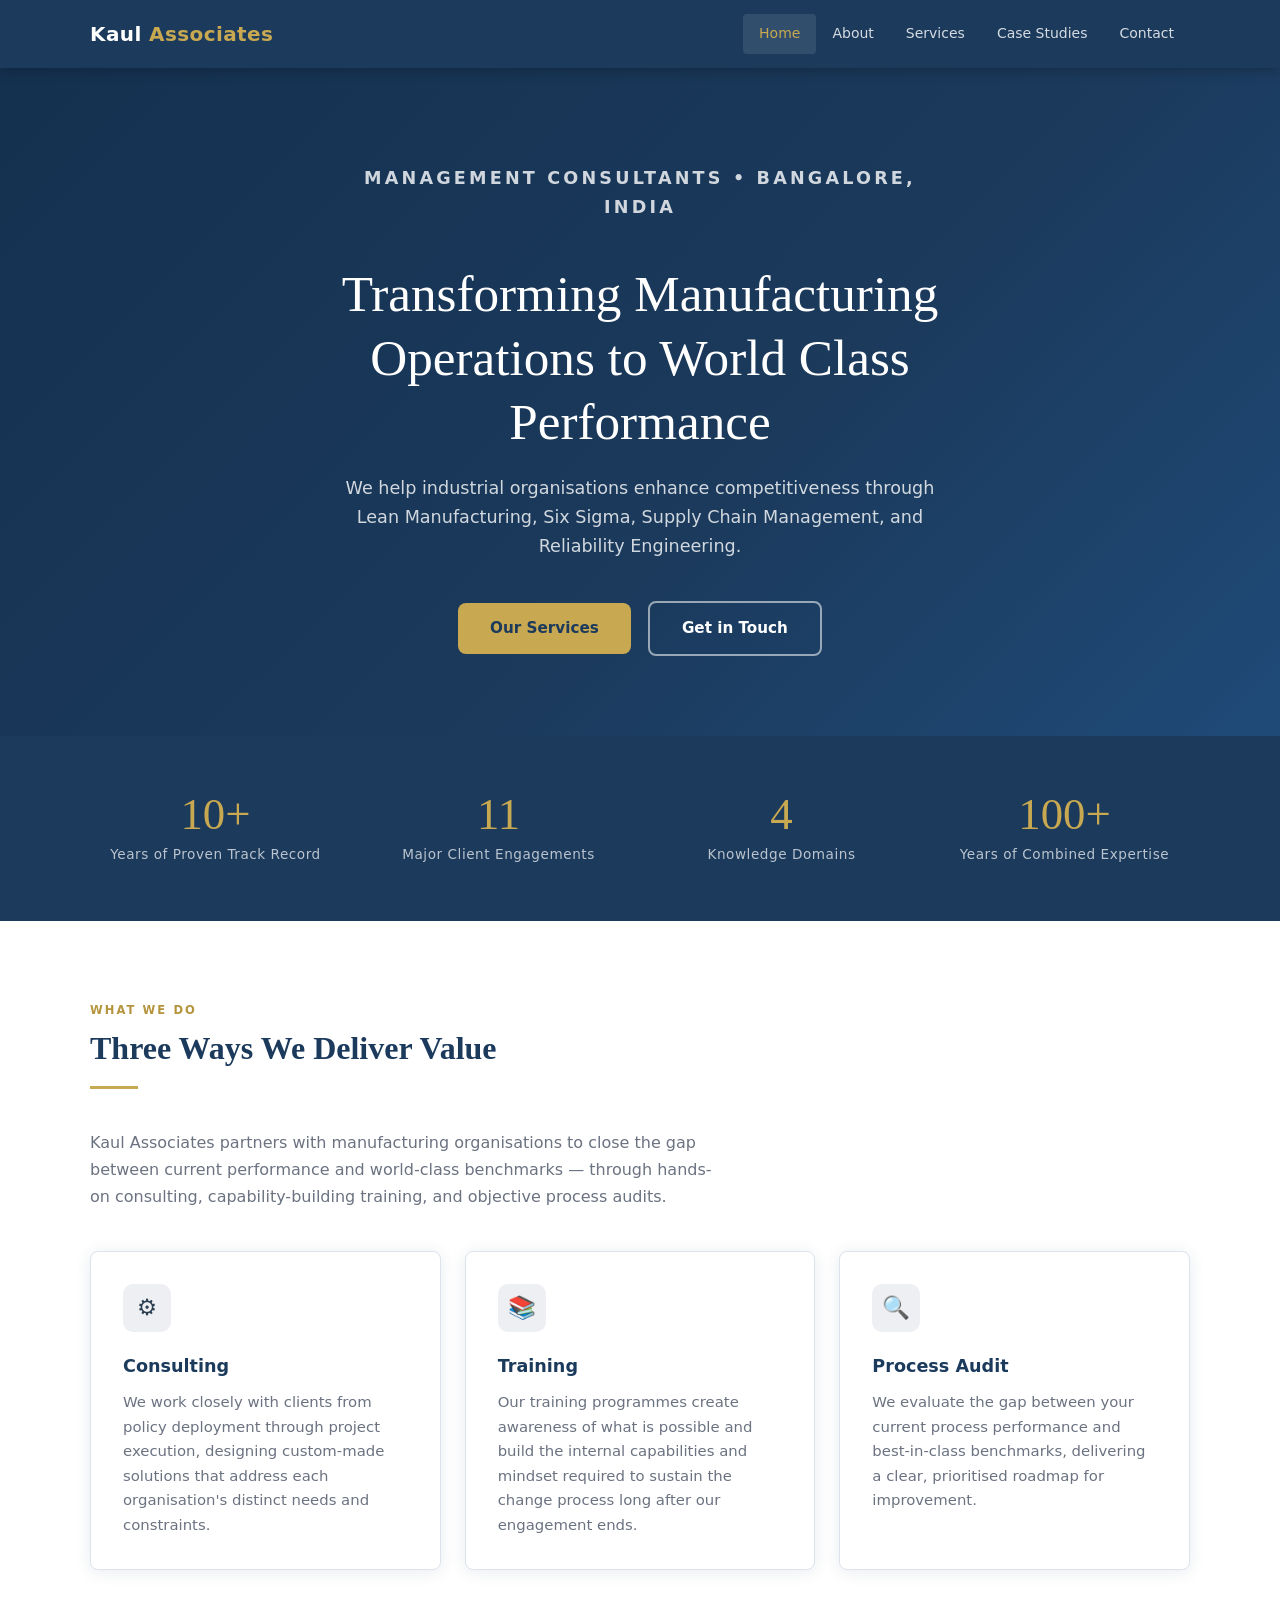
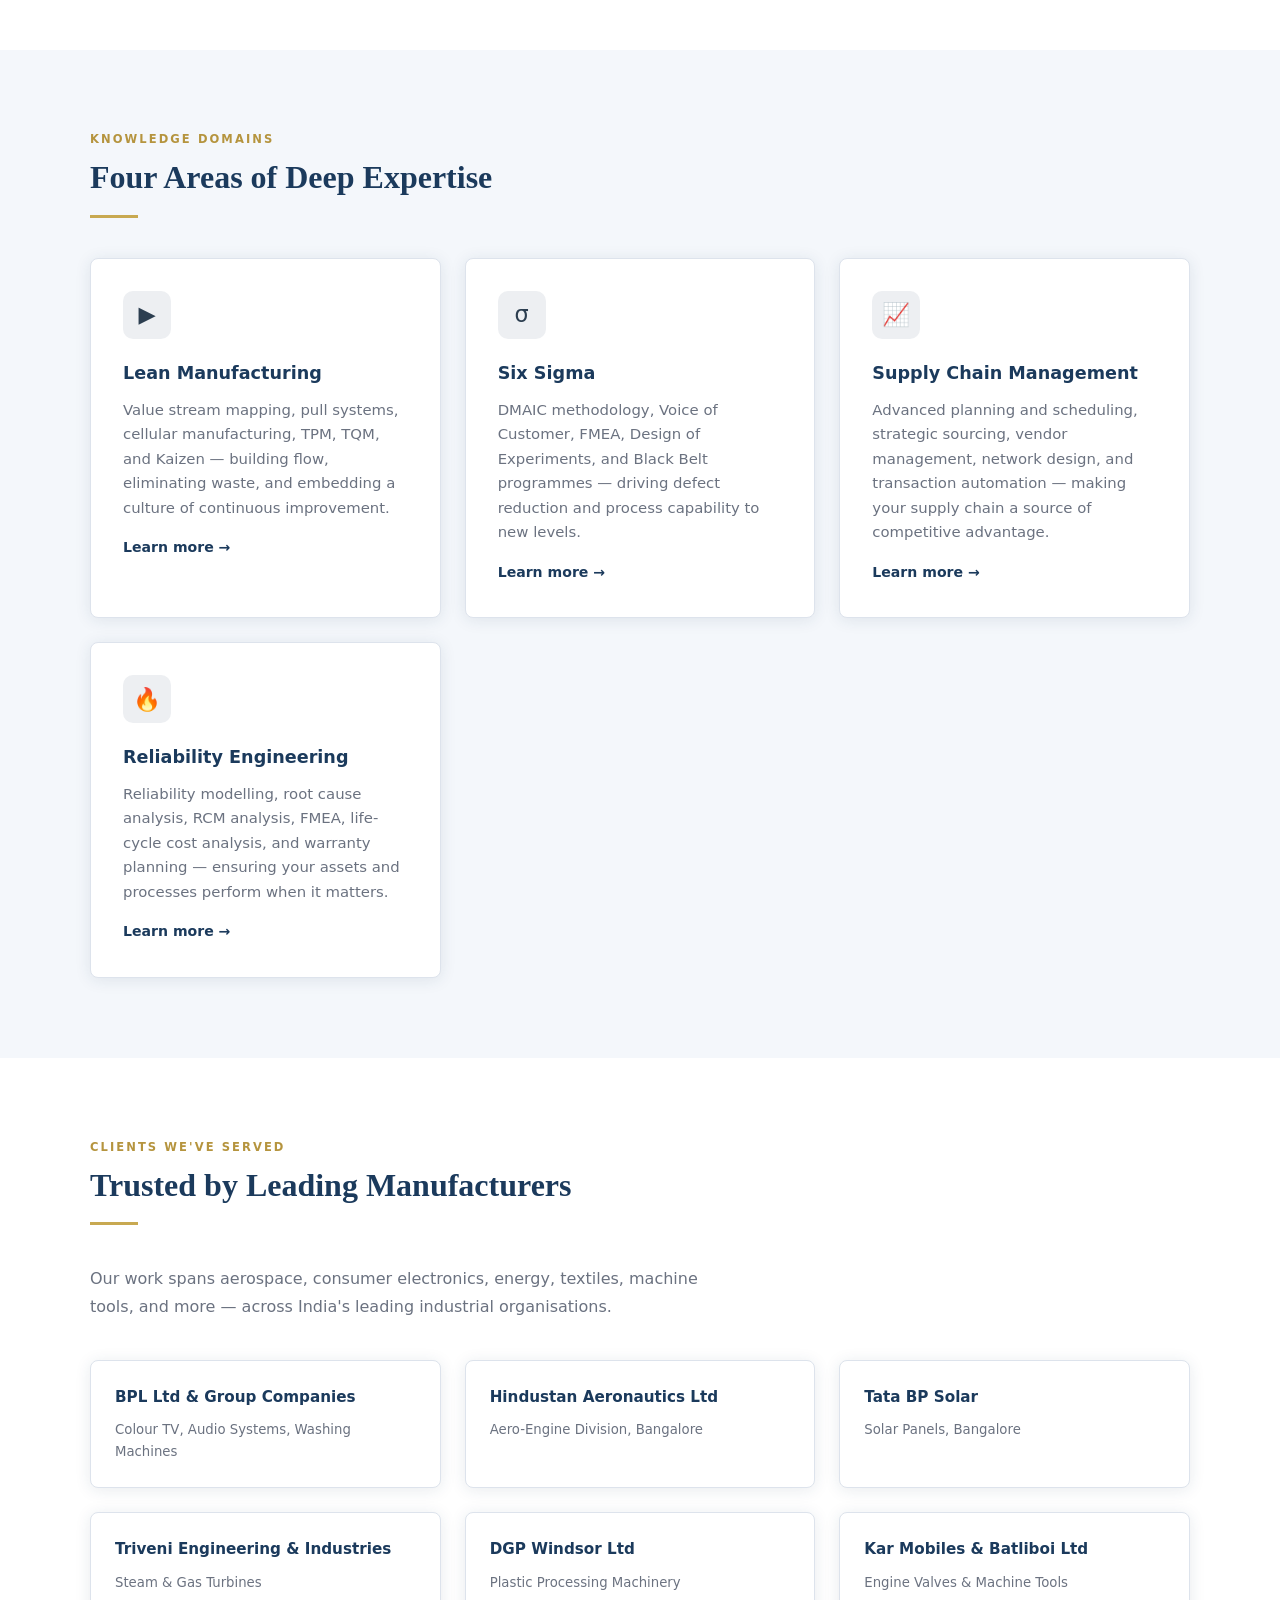
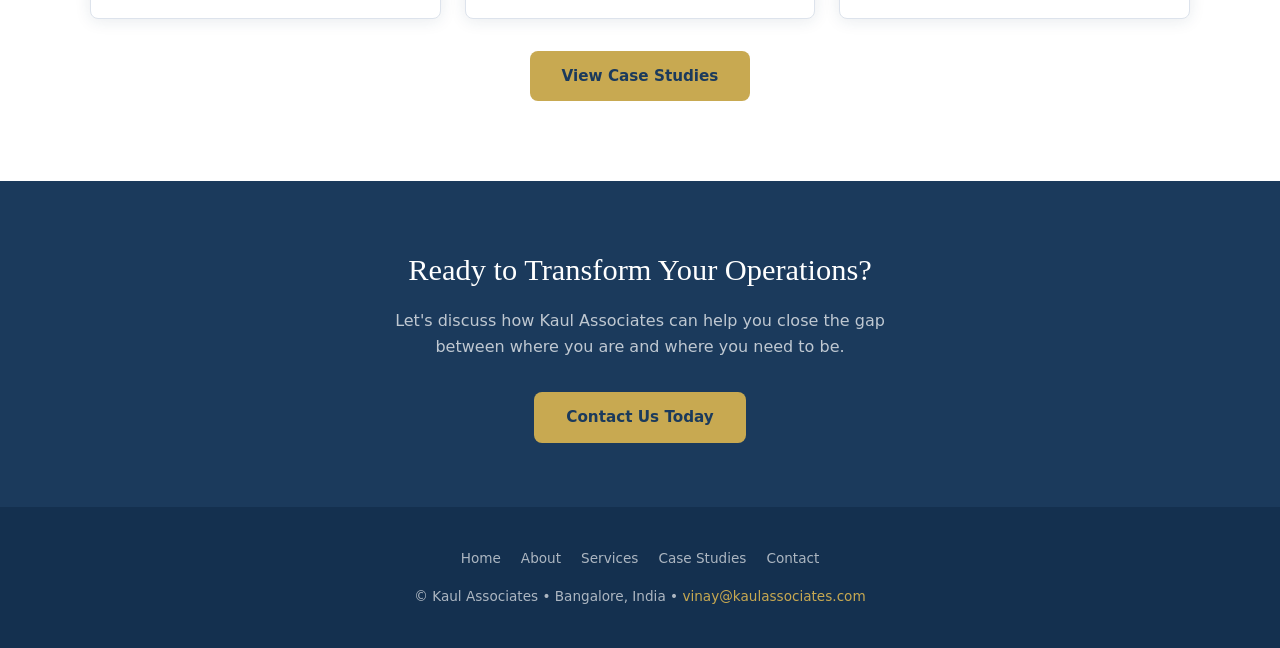
==== index.html @ b711126c "Initial" ====
<!DOCTYPE html>
<html lang="en">
<head>
  <meta charset="UTF-8" />
  <meta name="viewport" content="width=device-width, initial-scale=1.0" />
  <title>Kaul Associates – Management Consultants</title>
  <link rel="stylesheet" href="style.css" />
</head>
<body>

<!-- Navigation -->
<nav>
  <div class="nav-inner">
    <a class="nav-brand" href="index.html">Kaul <span>Associates</span></a>
    <button class="nav-toggle" onclick="this.nextElementSibling.classList.toggle('open')" aria-label="Menu">
      <span></span><span></span><span></span>
    </button>
    <ul class="nav-links">
      <li><a href="index.html" class="active">Home</a></li>
      <li><a href="about.html">About</a></li>
      <li><a href="services.html">Services</a></li>
      <li><a href="case-studies.html">Case Studies</a></li>
      <li><a href="contact.html">Contact</a></li>
    </ul>
  </div>
</nav>

<!-- Hero -->
<section class="hero">
  <div class="hero-inner">
    <p class="hero-eyebrow">Management Consultants &bull; Bangalore, India</p>
    <h1>Transforming Manufacturing Operations to World Class Performance</h1>
    <p>We help industrial organisations enhance competitiveness through Lean Manufacturing, Six Sigma, Supply Chain Management, and Reliability Engineering.</p>
    <a class="btn-primary" href="services.html">Our Services</a>
    <a class="btn-outline" href="contact.html">Get in Touch</a>
  </div>
</section>

<!-- Stats -->
<div class="stat-strip">
  <div class="stat-grid">
    <div class="stat-item">
      <div class="number">10+</div>
      <div class="label">Years of Proven Track Record</div>
    </div>
    <div class="stat-item">
      <div class="number">11</div>
      <div class="label">Major Client Engagements</div>
    </div>
    <div class="stat-item">
      <div class="number">4</div>
      <div class="label">Knowledge Domains</div>
    </div>
    <div class="stat-item">
      <div class="number">100+</div>
      <div class="label">Years of Combined Expertise</div>
    </div>
  </div>
</div>

<!-- What We Do -->
<section class="section">
  <div class="container">
    <p class="section-label">What We Do</p>
    <h2 class="section-title">Three Ways We Deliver Value</h2>
    <div class="divider"></div>
    <p class="section-intro">Kaul Associates partners with manufacturing organisations to close the gap between current performance and world-class benchmarks — through hands-on consulting, capability-building training, and objective process audits.</p>

    <div class="card-grid card-grid-3">
      <div class="card">
        <div class="card-icon">&#9881;</div>
        <h3>Consulting</h3>
        <p>We work closely with clients from policy deployment through project execution, designing custom-made solutions that address each organisation's distinct needs and constraints.</p>
      </div>
      <div class="card">
        <div class="card-icon">&#128218;</div>
        <h3>Training</h3>
        <p>Our training programmes create awareness of what is possible and build the internal capabilities and mindset required to sustain the change process long after our engagement ends.</p>
      </div>
      <div class="card">
        <div class="card-icon">&#128269;</div>
        <h3>Process Audit</h3>
        <p>We evaluate the gap between your current process performance and best-in-class benchmarks, delivering a clear, prioritised roadmap for improvement.</p>
      </div>
    </div>
  </div>
</section>

<!-- Knowledge Domains -->
<section class="section section-alt">
  <div class="container">
    <p class="section-label">Knowledge Domains</p>
    <h2 class="section-title">Four Areas of Deep Expertise</h2>
    <div class="divider"></div>

    <div class="card-grid card-grid-2">
      <div class="card">
        <div class="card-icon">&#9654;</div>
        <h3>Lean Manufacturing</h3>
        <p>Value stream mapping, pull systems, cellular manufacturing, TPM, TQM, and Kaizen — building flow, eliminating waste, and embedding a culture of continuous improvement.</p>
        <a href="services.html#lean" style="display:inline-block;margin-top:1rem;color:var(--navy);font-weight:600;font-size:.88rem;text-decoration:none;">Learn more &rarr;</a>
      </div>
      <div class="card">
        <div class="card-icon">&#963;</div>
        <h3>Six Sigma</h3>
        <p>DMAIC methodology, Voice of Customer, FMEA, Design of Experiments, and Black Belt programmes — driving defect reduction and process capability to new levels.</p>
        <a href="services.html#sixsigma" style="display:inline-block;margin-top:1rem;color:var(--navy);font-weight:600;font-size:.88rem;text-decoration:none;">Learn more &rarr;</a>
      </div>
      <div class="card">
        <div class="card-icon">&#128200;</div>
        <h3>Supply Chain Management</h3>
        <p>Advanced planning and scheduling, strategic sourcing, vendor management, network design, and transaction automation — making your supply chain a source of competitive advantage.</p>
        <a href="services.html#scm" style="display:inline-block;margin-top:1rem;color:var(--navy);font-weight:600;font-size:.88rem;text-decoration:none;">Learn more &rarr;</a>
      </div>
      <div class="card">
        <div class="card-icon">&#128293;</div>
        <h3>Reliability Engineering</h3>
        <p>Reliability modelling, root cause analysis, RCM analysis, FMEA, life-cycle cost analysis, and warranty planning — ensuring your assets and processes perform when it matters.</p>
        <a href="services.html#reliability" style="display:inline-block;margin-top:1rem;color:var(--navy);font-weight:600;font-size:.88rem;text-decoration:none;">Learn more &rarr;</a>
      </div>
    </div>
  </div>
</section>

<!-- Clients -->
<section class="section">
  <div class="container">
    <p class="section-label">Clients We've Served</p>
    <h2 class="section-title">Trusted by Leading Manufacturers</h2>
    <div class="divider"></div>
    <p class="section-intro">Our work spans aerospace, consumer electronics, energy, textiles, machine tools, and more — across India's leading industrial organisations.</p>

    <div class="card-grid card-grid-3" style="margin-top:2.5rem;">
      <div class="card" style="padding:1.5rem;">
        <h3 style="font-size:.95rem;">BPL Ltd &amp; Group Companies</h3>
        <p style="font-size:.83rem;margin-top:.3rem;">Colour TV, Audio Systems, Washing Machines</p>
      </div>
      <div class="card" style="padding:1.5rem;">
        <h3 style="font-size:.95rem;">Hindustan Aeronautics Ltd</h3>
        <p style="font-size:.83rem;margin-top:.3rem;">Aero-Engine Division, Bangalore</p>
      </div>
      <div class="card" style="padding:1.5rem;">
        <h3 style="font-size:.95rem;">Tata BP Solar</h3>
        <p style="font-size:.83rem;margin-top:.3rem;">Solar Panels, Bangalore</p>
      </div>
      <div class="card" style="padding:1.5rem;">
        <h3 style="font-size:.95rem;">Triveni Engineering &amp; Industries</h3>
        <p style="font-size:.83rem;margin-top:.3rem;">Steam &amp; Gas Turbines</p>
      </div>
      <div class="card" style="padding:1.5rem;">
        <h3 style="font-size:.95rem;">DGP Windsor Ltd</h3>
        <p style="font-size:.83rem;margin-top:.3rem;">Plastic Processing Machinery</p>
      </div>
      <div class="card" style="padding:1.5rem;">
        <h3 style="font-size:.95rem;">Kar Mobiles &amp; Batliboi Ltd</h3>
        <p style="font-size:.83rem;margin-top:.3rem;">Engine Valves &amp; Machine Tools</p>
      </div>
    </div>
    <div style="text-align:center;margin-top:2rem;">
      <a class="btn-primary" href="case-studies.html">View Case Studies</a>
    </div>
  </div>
</section>

<!-- CTA -->
<section style="background:var(--navy);padding:4rem 2rem;text-align:center;">
  <div class="container">
    <h2 style="font-family:var(--serif);font-size:1.9rem;color:var(--white);font-weight:400;margin-bottom:.75rem;">Ready to Transform Your Operations?</h2>
    <p style="color:rgba(255,255,255,.72);font-size:1rem;max-width:520px;margin:0 auto 2rem;">Let's discuss how Kaul Associates can help you close the gap between where you are and where you need to be.</p>
    <a class="btn-primary" href="contact.html">Contact Us Today</a>
  </div>
</section>

<!-- Footer -->
<footer>
  <ul class="footer-links">
    <li><a href="index.html">Home</a></li>
    <li><a href="about.html">About</a></li>
    <li><a href="services.html">Services</a></li>
    <li><a href="case-studies.html">Case Studies</a></li>
    <li><a href="contact.html">Contact</a></li>
  </ul>
  <p>&copy; Kaul Associates &bull; Bangalore, India &bull; <a href="mailto:vinay@kaulassociates.com">vinay@kaulassociates.com</a></p>
</footer>

</body>
</html>
---- style.css ----
/* ============================================================
   Kaul Associates – Shared Stylesheet
   ============================================================ */

*, *::before, *::after { box-sizing: border-box; margin: 0; padding: 0; }

:root {
  --navy:   #1B3A5C;
  --navy2:  #14304F;
  --gold:   #C8A951;
  --gold2:  #B5943E;
  --light:  #F4F7FB;
  --white:  #FFFFFF;
  --text:   #2C3E50;
  --muted:  #6B7280;
  --border: #DDE3EC;
  --radius: 8px;
  --shadow: 0 2px 16px rgba(27,58,92,.10);
  --font:   'Segoe UI', system-ui, -apple-system, sans-serif;
  --serif:  Georgia, 'Times New Roman', serif;
  --max:    1100px;
  --nav-h:  68px;
}

html { scroll-behavior: smooth; }

body {
  font-family: var(--font);
  color: var(--text);
  background: var(--white);
  line-height: 1.65;
  font-size: 16px;
}

/* ── Navigation ── */
nav {
  position: fixed; top: 0; left: 0; right: 0; z-index: 999;
  height: var(--nav-h);
  background: var(--navy);
  display: flex; align-items: center;
  padding: 0 2rem;
  box-shadow: 0 2px 12px rgba(0,0,0,.25);
}

.nav-inner {
  width: 100%; max-width: var(--max);
  margin: 0 auto;
  display: flex; align-items: center; justify-content: space-between;
}

.nav-brand {
  color: var(--white);
  font-size: 1.25rem;
  font-weight: 700;
  letter-spacing: .02em;
  text-decoration: none;
}

.nav-brand span { color: var(--gold); }

.nav-links {
  display: flex; gap: 0; list-style: none;
}

.nav-links a {
  display: block;
  padding: .5rem 1rem;
  color: rgba(255,255,255,.82);
  text-decoration: none;
  font-size: .875rem;
  font-weight: 500;
  border-radius: 4px;
  transition: color .15s, background .15s;
}

.nav-links a:hover,
.nav-links a.active {
  color: var(--white);
  background: rgba(255,255,255,.10);
}

.nav-links a.active { color: var(--gold); }

/* hamburger – mobile only */
.nav-toggle { display: none; background: none; border: none; cursor: pointer; padding: 4px; }
.nav-toggle span {
  display: block; width: 22px; height: 2px;
  background: var(--white); margin: 5px 0;
  transition: .2s;
}

/* ── Hero ── */
.hero {
  padding-top: var(--nav-h);
  background: linear-gradient(135deg, var(--navy2) 0%, var(--navy) 60%, #1f4a78 100%);
  color: var(--white);
  text-align: center;
}

.hero-inner {
  max-width: var(--max);
  margin: 0 auto;
  padding: 6rem 2rem 5rem;
}

.hero-eyebrow {
  font-size: .8rem;
  letter-spacing: .18em;
  text-transform: uppercase;
  color: var(--gold);
  font-weight: 600;
  margin-bottom: 1rem;
}

.hero h1 {
  font-family: var(--serif);
  font-size: clamp(2rem, 5vw, 3.2rem);
  font-weight: 400;
  line-height: 1.25;
  margin-bottom: 1.25rem;
  max-width: 760px;
  margin-left: auto; margin-right: auto;
}

.hero p {
  font-size: 1.1rem;
  color: rgba(255,255,255,.80);
  max-width: 600px;
  margin: 0 auto 2.5rem;
}

.btn-primary {
  display: inline-block;
  background: var(--gold);
  color: var(--navy);
  padding: .8rem 2rem;
  border-radius: var(--radius);
  font-weight: 700;
  text-decoration: none;
  font-size: .95rem;
  transition: background .15s, transform .1s;
}
.btn-primary:hover { background: var(--gold2); transform: translateY(-1px); }

.btn-outline {
  display: inline-block;
  border: 2px solid rgba(255,255,255,.55);
  color: var(--white);
  padding: .8rem 2rem;
  border-radius: var(--radius);
  font-weight: 600;
  text-decoration: none;
  font-size: .95rem;
  margin-left: .75rem;
  transition: border-color .15s, background .15s;
}
.btn-outline:hover { border-color: var(--white); background: rgba(255,255,255,.08); }

/* ── Page header (non-home pages) ── */
.page-header {
  padding-top: var(--nav-h);
  background: linear-gradient(135deg, var(--navy2) 0%, var(--navy) 100%);
  color: var(--white);
  text-align: center;
  padding-bottom: 3rem;
}

.page-header-inner {
  max-width: var(--max);
  margin: 0 auto;
  padding: 3.5rem 2rem 1rem;
}

.page-header .eyebrow {
  font-size: .75rem;
  letter-spacing: .18em;
  text-transform: uppercase;
  color: var(--gold);
  font-weight: 600;
  margin-bottom: .75rem;
}

.page-header h1 {
  font-family: var(--serif);
  font-size: clamp(1.75rem, 4vw, 2.6rem);
  font-weight: 400;
}

.page-header p {
  color: rgba(255,255,255,.78);
  margin-top: .75rem;
  font-size: 1.05rem;
  max-width: 560px;
  margin-left: auto; margin-right: auto;
}

/* ── Section wrapper ── */
.section { padding: 5rem 2rem; }
.section-alt { background: var(--light); }

.container {
  max-width: var(--max);
  margin: 0 auto;
}

.section-label {
  font-size: .72rem;
  letter-spacing: .18em;
  text-transform: uppercase;
  color: var(--gold2);
  font-weight: 700;
  margin-bottom: .5rem;
}

.section-title {
  font-family: var(--serif);
  font-size: clamp(1.5rem, 3.5vw, 2rem);
  color: var(--navy);
  line-height: 1.3;
  margin-bottom: 1rem;
}

.section-intro {
  color: var(--muted);
  font-size: 1rem;
  max-width: 640px;
  line-height: 1.7;
}

.divider {
  width: 48px; height: 3px;
  background: var(--gold);
  margin: 1rem 0 2.5rem;
}

/* ── Cards ── */
.card-grid {
  display: grid;
  gap: 1.5rem;
  margin-top: 2.5rem;
}

.card-grid-3 { grid-template-columns: repeat(auto-fit, minmax(280px, 1fr)); }
.card-grid-2 { grid-template-columns: repeat(auto-fit, minmax(320px, 1fr)); }

.card {
  background: var(--white);
  border: 1px solid var(--border);
  border-radius: var(--radius);
  padding: 2rem;
  box-shadow: var(--shadow);
  transition: box-shadow .2s, transform .2s;
}

.card:hover { box-shadow: 0 6px 28px rgba(27,58,92,.16); transform: translateY(-3px); }

.card-icon {
  width: 48px; height: 48px;
  background: rgba(27,58,92,.08);
  border-radius: 10px;
  display: flex; align-items: center; justify-content: center;
  margin-bottom: 1.25rem;
  font-size: 1.4rem;
}

.card h3 {
  color: var(--navy);
  font-size: 1.1rem;
  font-weight: 700;
  margin-bottom: .6rem;
}

.card p { color: var(--muted); font-size: .93rem; line-height: 1.65; }

.card ul {
  margin-top: .75rem;
  padding-left: 1.1rem;
  color: var(--muted);
  font-size: .88rem;
  line-height: 1.85;
}

/* ── Stat strip ── */
.stat-strip {
  background: var(--navy);
  color: var(--white);
  padding: 3.5rem 2rem;
  text-align: center;
}

.stat-grid {
  max-width: var(--max);
  margin: 0 auto;
  display: grid;
  grid-template-columns: repeat(auto-fit, minmax(180px, 1fr));
  gap: 2rem;
}

.stat-item .number {
  font-family: var(--serif);
  font-size: 2.8rem;
  color: var(--gold);
  line-height: 1;
}

.stat-item .label {
  font-size: .85rem;
  color: rgba(255,255,255,.70);
  margin-top: .4rem;
  letter-spacing: .04em;
}

/* ── Team cards ── */
.team-grid {
  display: grid;
  grid-template-columns: repeat(auto-fit, minmax(240px, 1fr));
  gap: 1.75rem;
  margin-top: 2.5rem;
}

.team-card {
  background: var(--white);
  border: 1px solid var(--border);
  border-radius: var(--radius);
  padding: 2rem 1.75rem;
  box-shadow: var(--shadow);
}

.team-card .initials {
  width: 60px; height: 60px;
  background: var(--navy);
  color: var(--gold);
  border-radius: 50%;
  display: flex; align-items: center; justify-content: center;
  font-weight: 700; font-size: 1.2rem;
  margin-bottom: 1.1rem;
}

.team-card h3 { color: var(--navy); font-size: 1rem; font-weight: 700; }

.team-card .role {
  color: var(--gold2);
  font-size: .8rem;
  font-weight: 600;
  text-transform: uppercase;
  letter-spacing: .07em;
  margin: .25rem 0 .75rem;
}

.team-card p { color: var(--muted); font-size: .875rem; line-height: 1.65; }

/* ── Client table / list ── */
.client-table {
  width: 100%;
  border-collapse: collapse;
  margin-top: 2rem;
  font-size: .92rem;
}

.client-table th {
  background: var(--navy);
  color: var(--white);
  padding: .85rem 1.1rem;
  text-align: left;
  font-weight: 600;
  font-size: .82rem;
  letter-spacing: .05em;
  text-transform: uppercase;
}

.client-table td {
  padding: .85rem 1.1rem;
  border-bottom: 1px solid var(--border);
  color: var(--text);
  vertical-align: top;
}

.client-table tr:last-child td { border-bottom: none; }

.client-table tr:nth-child(even) td { background: var(--light); }

.tag {
  display: inline-block;
  background: rgba(27,58,92,.08);
  color: var(--navy);
  border-radius: 4px;
  padding: .2rem .55rem;
  font-size: .75rem;
  font-weight: 600;
  margin: .15rem .15rem 0 0;
}

/* ── Contact ── */
.contact-grid {
  display: grid;
  grid-template-columns: 1fr 1fr;
  gap: 3rem;
  margin-top: 2.5rem;
}

.contact-info h3 {
  color: var(--navy);
  font-size: 1.05rem;
  margin-bottom: 1.25rem;
}

.contact-item {
  display: flex;
  gap: .9rem;
  margin-bottom: 1.25rem;
  align-items: flex-start;
}

.contact-item .ci-icon {
  font-size: 1.25rem;
  color: var(--gold);
  flex-shrink: 0;
  margin-top: .1rem;
}

.contact-item p { font-size: .93rem; color: var(--muted); line-height: 1.6; }
.contact-item strong { color: var(--text); display: block; margin-bottom: .15rem; }

.form-group { margin-bottom: 1.25rem; }

.form-group label {
  display: block;
  font-size: .82rem;
  font-weight: 600;
  color: var(--navy);
  margin-bottom: .4rem;
  letter-spacing: .04em;
}

.form-group input,
.form-group textarea,
.form-group select {
  width: 100%;
  padding: .75rem 1rem;
  border: 1px solid var(--border);
  border-radius: var(--radius);
  font-family: var(--font);
  font-size: .95rem;
  color: var(--text);
  transition: border-color .15s, box-shadow .15s;
  background: var(--white);
}

.form-group input:focus,
.form-group textarea:focus,
.form-group select:focus {
  outline: none;
  border-color: var(--navy);
  box-shadow: 0 0 0 3px rgba(27,58,92,.12);
}

.form-group textarea { resize: vertical; min-height: 130px; }

.btn-submit {
  background: var(--navy);
  color: var(--white);
  padding: .85rem 2.25rem;
  border: none;
  border-radius: var(--radius);
  font-weight: 700;
  font-size: .95rem;
  cursor: pointer;
  transition: background .15s, transform .1s;
  font-family: var(--font);
}

.btn-submit:hover { background: var(--navy2); transform: translateY(-1px); }

/* ── Mission quote ── */
.mission-block {
  background: var(--navy);
  border-left: 5px solid var(--gold);
  padding: 2.5rem 2.5rem 2.5rem 3rem;
  border-radius: var(--radius);
  margin-top: 2.5rem;
}

.mission-block p {
  font-family: var(--serif);
  font-size: 1.15rem;
  color: var(--white);
  line-height: 1.7;
  font-style: italic;
}

.mission-block cite {
  display: block;
  margin-top: .75rem;
  font-size: .82rem;
  color: var(--gold);
  font-style: normal;
  letter-spacing: .07em;
  text-transform: uppercase;
  font-weight: 600;
}

/* ── Footer ── */
footer {
  background: var(--navy2);
  color: rgba(255,255,255,.65);
  text-align: center;
  padding: 2.5rem 2rem;
  font-size: .85rem;
}

footer a { color: var(--gold); text-decoration: none; }
footer a:hover { color: var(--white); }

footer .footer-links {
  list-style: none;
  display: flex; flex-wrap: wrap;
  justify-content: center;
  gap: .25rem 1.25rem;
  margin-bottom: 1rem;
}

footer .footer-links a { color: rgba(255,255,255,.65); }
footer .footer-links a:hover { color: var(--white); }

/* ── Responsive ── */
@media (max-width: 768px) {
  .nav-links {
    display: none;
    flex-direction: column;
    position: absolute;
    top: var(--nav-h); left: 0; right: 0;
    background: var(--navy);
    padding: 1rem;
    box-shadow: 0 8px 24px rgba(0,0,0,.25);
  }
  .nav-links.open { display: flex; }
  .nav-toggle { display: block; }

  .contact-grid { grid-template-columns: 1fr; }
  .card-grid-3, .card-grid-2 { grid-template-columns: 1fr; }
  .team-grid { grid-template-columns: 1fr 1fr; }

  .hero h1 { font-size: 1.9rem; }
  .btn-outline { margin: .75rem 0 0; }
}

@media (max-width: 480px) {
  .team-grid { grid-template-columns: 1fr; }
  .client-table { font-size: .82rem; }
  .client-table th, .client-table td { padding: .65rem .75rem; }
}
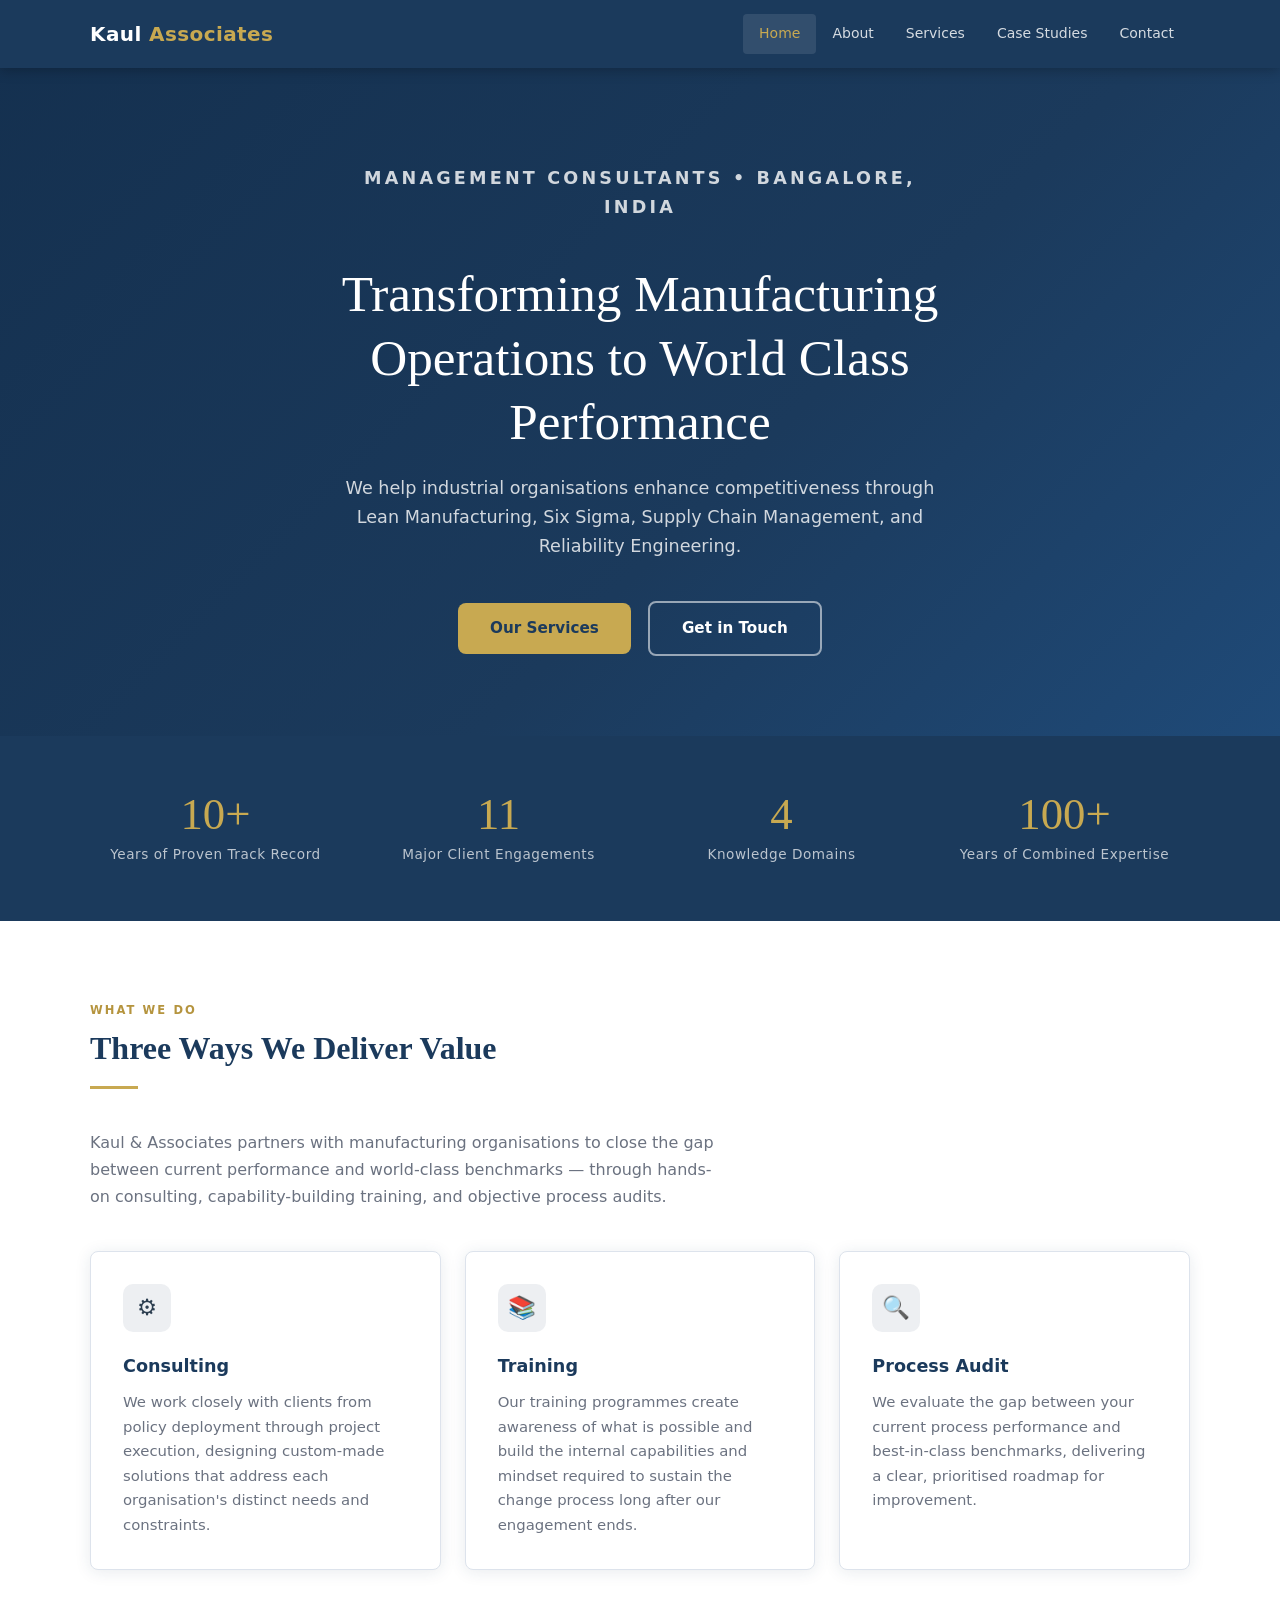
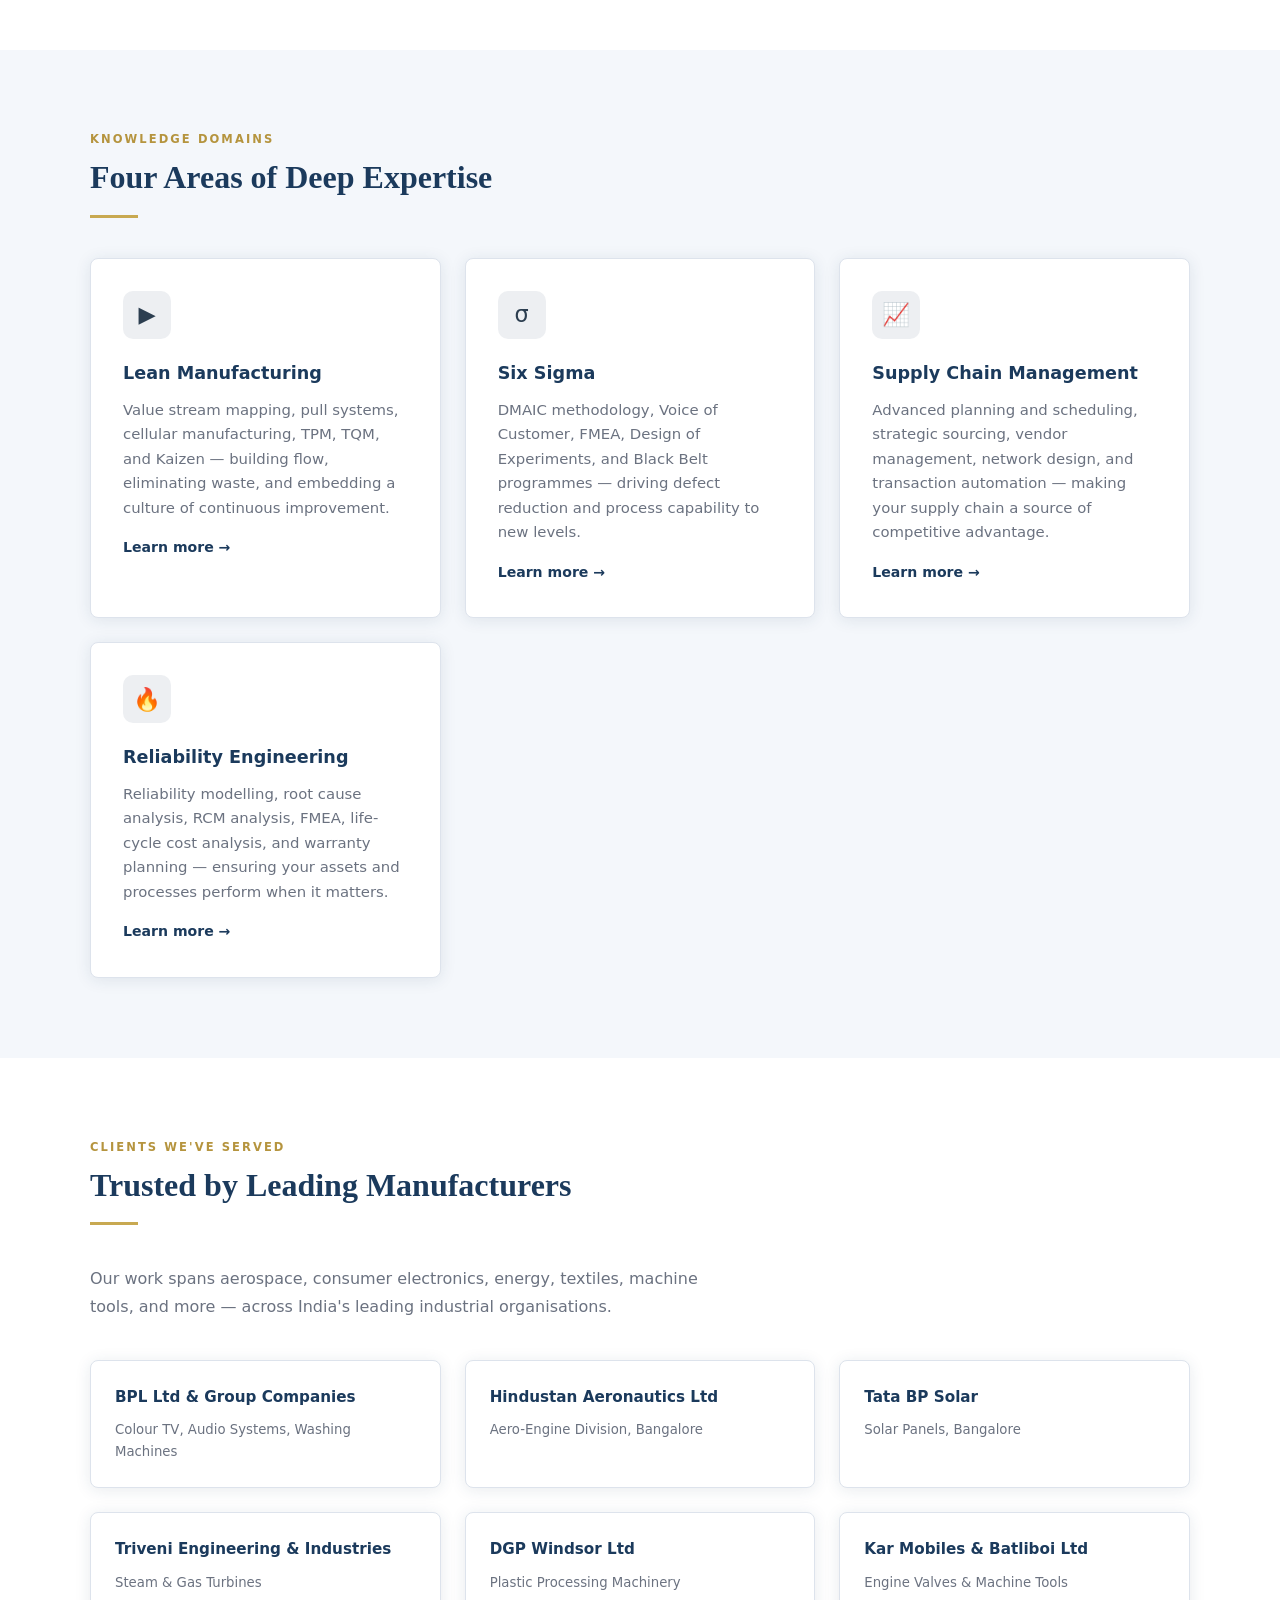
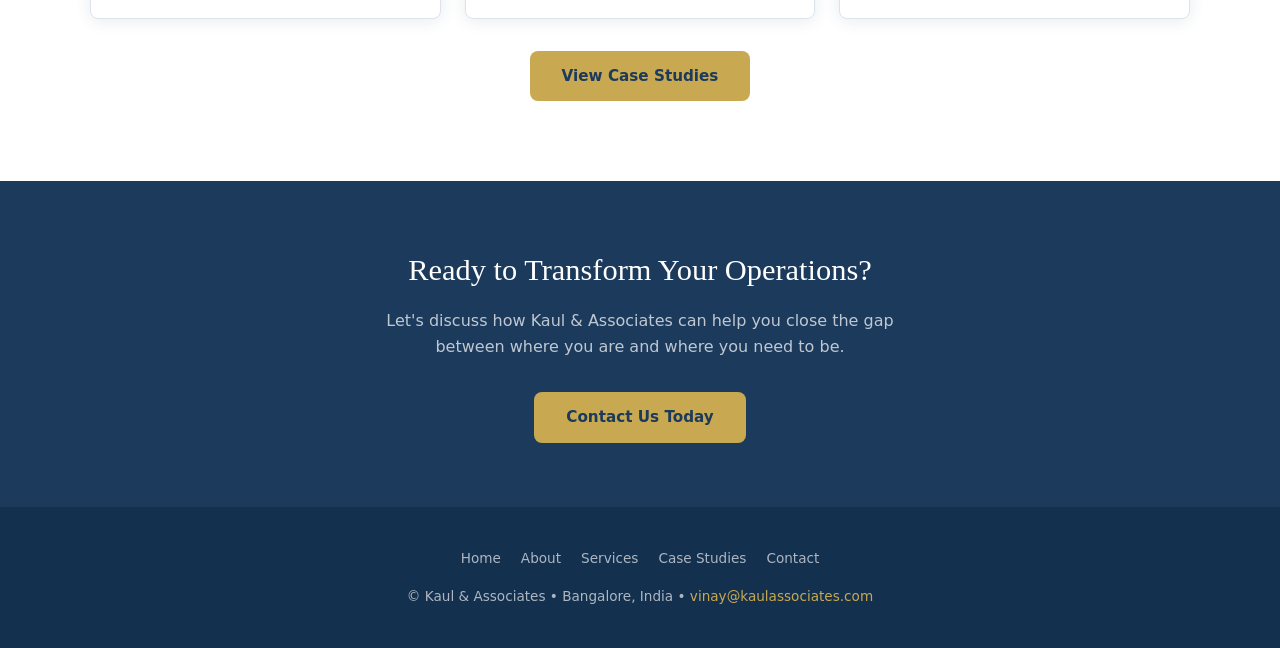
==== commit 7585383f: "Added &" ====
--- a/index.html
+++ b/index.html
@@ -3,7 +3,7 @@
 <head>
   <meta charset="UTF-8" />
   <meta name="viewport" content="width=device-width, initial-scale=1.0" />
-  <title>Kaul Associates – Management Consultants</title>
+  <title>Kaul & Associates – Management Consultants</title>
   <link rel="stylesheet" href="style.css" />
 </head>
 <body>
@@ -64,7 +64,7 @@
     <p class="section-label">What We Do</p>
     <h2 class="section-title">Three Ways We Deliver Value</h2>
     <div class="divider"></div>
-    <p class="section-intro">Kaul Associates partners with manufacturing organisations to close the gap between current performance and world-class benchmarks — through hands-on consulting, capability-building training, and objective process audits.</p>
+    <p class="section-intro">Kaul & Associates partners with manufacturing organisations to close the gap between current performance and world-class benchmarks — through hands-on consulting, capability-building training, and objective process audits.</p>
 
     <div class="card-grid card-grid-3">
       <div class="card">
@@ -166,7 +166,7 @@
 <section style="background:var(--navy);padding:4rem 2rem;text-align:center;">
   <div class="container">
     <h2 style="font-family:var(--serif);font-size:1.9rem;color:var(--white);font-weight:400;margin-bottom:.75rem;">Ready to Transform Your Operations?</h2>
-    <p style="color:rgba(255,255,255,.72);font-size:1rem;max-width:520px;margin:0 auto 2rem;">Let's discuss how Kaul Associates can help you close the gap between where you are and where you need to be.</p>
+    <p style="color:rgba(255,255,255,.72);font-size:1rem;max-width:520px;margin:0 auto 2rem;">Let's discuss how Kaul & Associates can help you close the gap between where you are and where you need to be.</p>
     <a class="btn-primary" href="contact.html">Contact Us Today</a>
   </div>
 </section>
@@ -180,7 +180,7 @@
     <li><a href="case-studies.html">Case Studies</a></li>
     <li><a href="contact.html">Contact</a></li>
   </ul>
-  <p>&copy; Kaul Associates &bull; Bangalore, India &bull; <a href="mailto:vinay@kaulassociates.com">vinay@kaulassociates.com</a></p>
+  <p>&copy; Kaul & Associates &bull; Bangalore, India &bull; <a href="mailto:vinay@kaulassociates.com">vinay@kaulassociates.com</a></p>
 </footer>
 
 </body>
--- a/style.css
+++ b/style.css
@@ -1,5 +1,5 @@
 /* ============================================================
-   Kaul Associates – Shared Stylesheet
+   Kaul & Associates – Shared Stylesheet
    ============================================================ */
 
 *, *::before, *::after { box-sizing: border-box; margin: 0; padding: 0; }
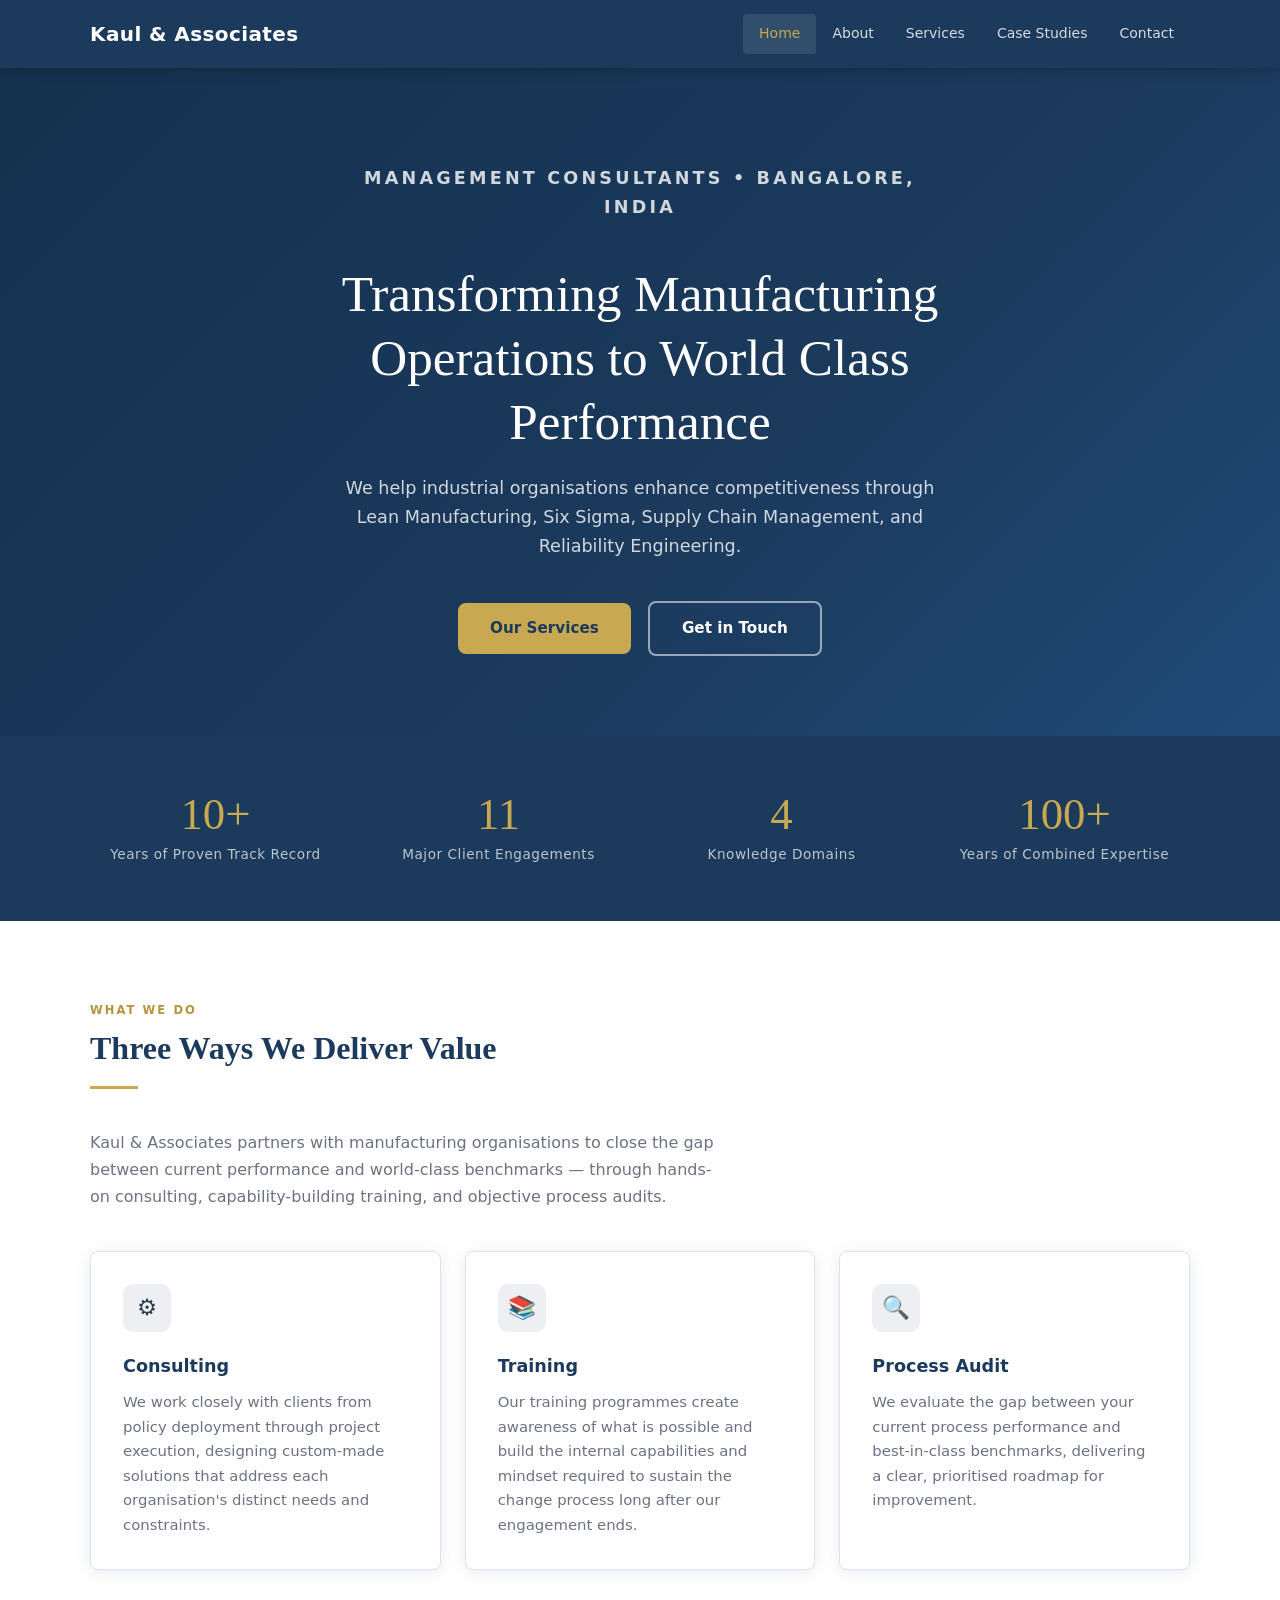
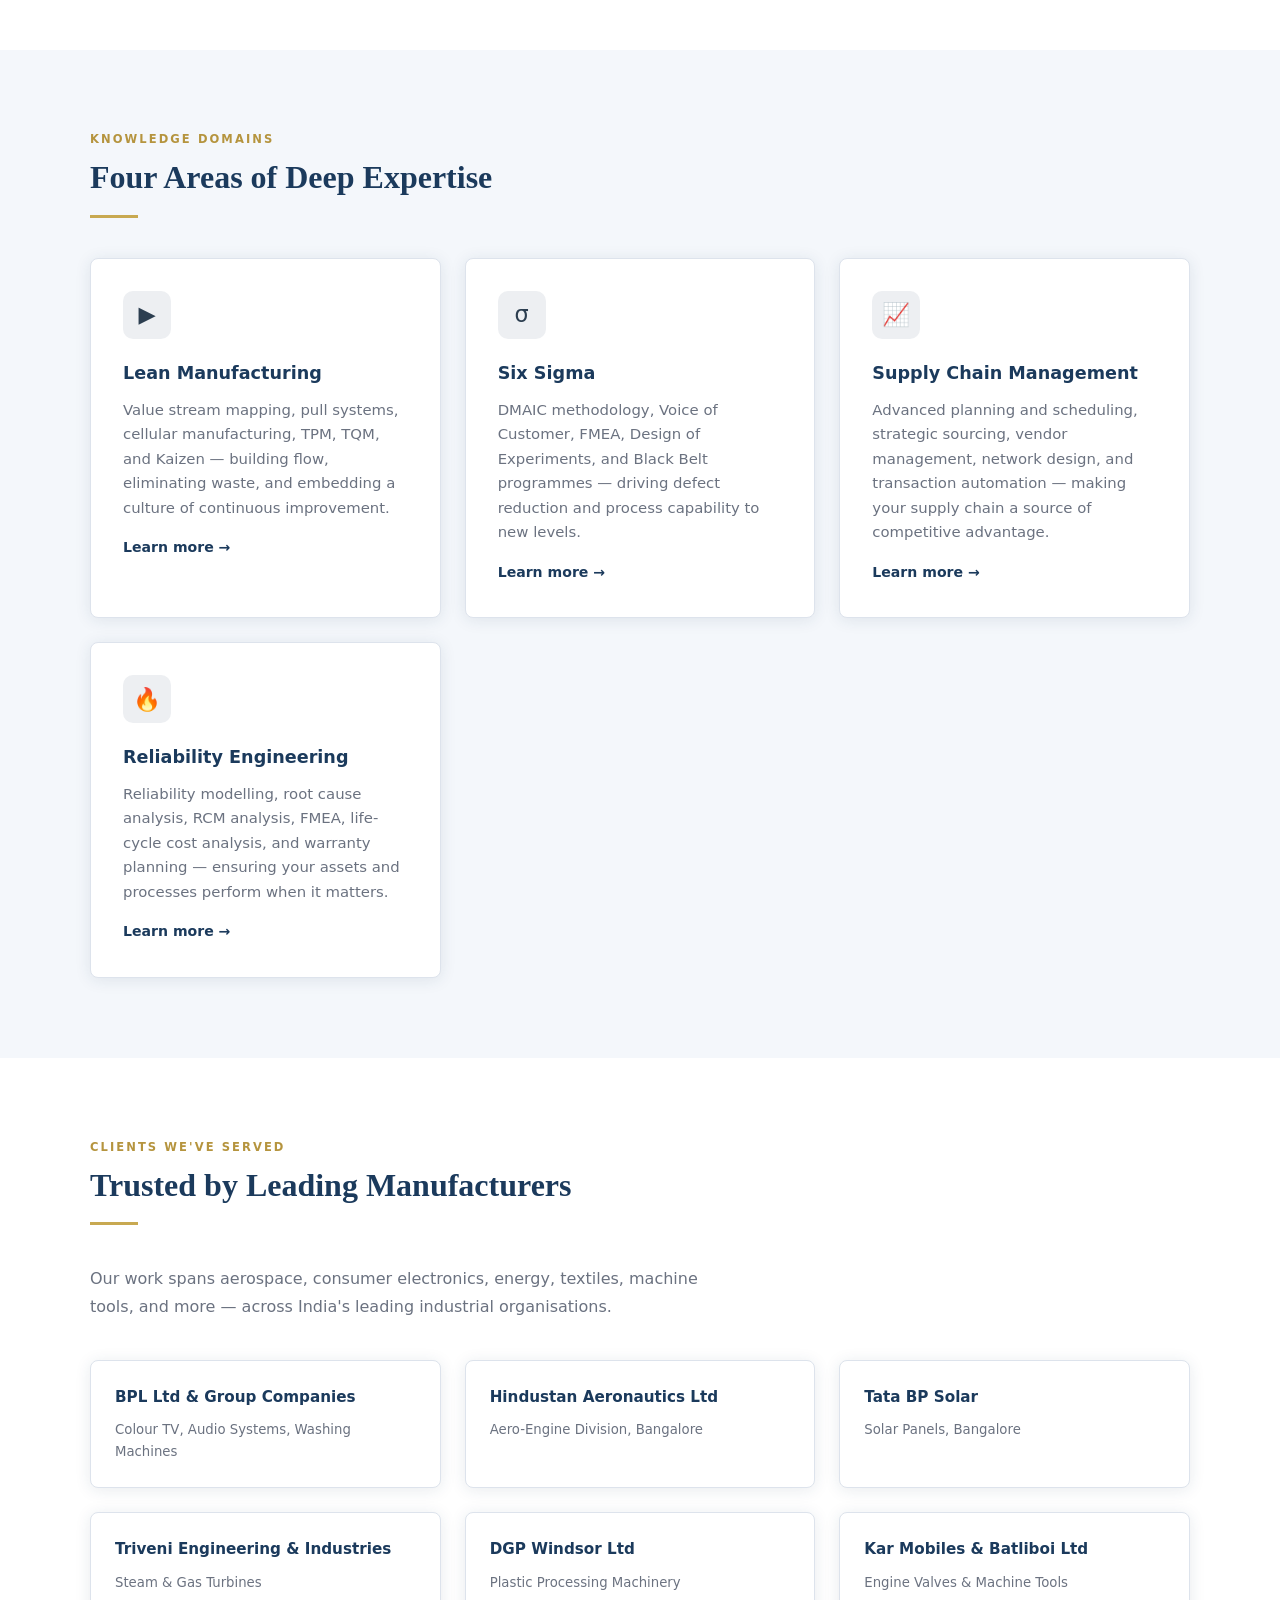
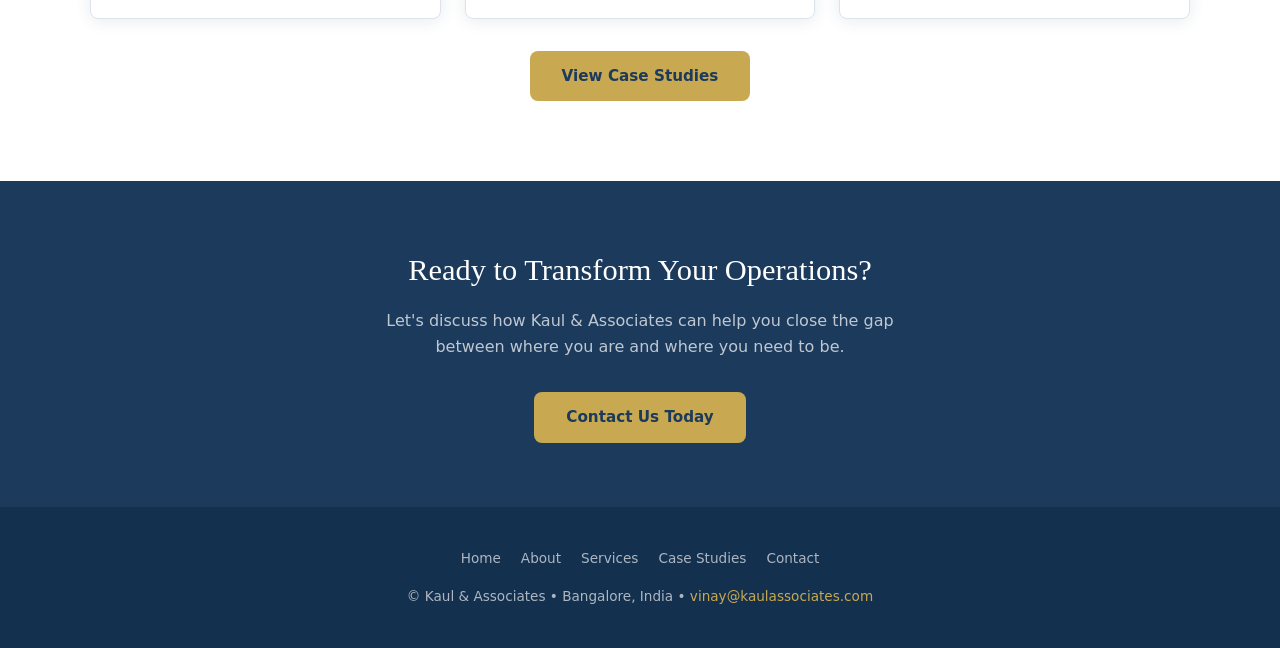
==== commit a6cd74fd: "Updated name in Header" ====
--- a/index.html
+++ b/index.html
@@ -11,7 +11,7 @@
 <!-- Navigation -->
 <nav>
   <div class="nav-inner">
-    <a class="nav-brand" href="index.html">Kaul <span>Associates</span></a>
+    <a class="nav-brand" href="index.html">Kaul & Associates</a>
     <button class="nav-toggle" onclick="this.nextElementSibling.classList.toggle('open')" aria-label="Menu">
       <span></span><span></span><span></span>
     </button>
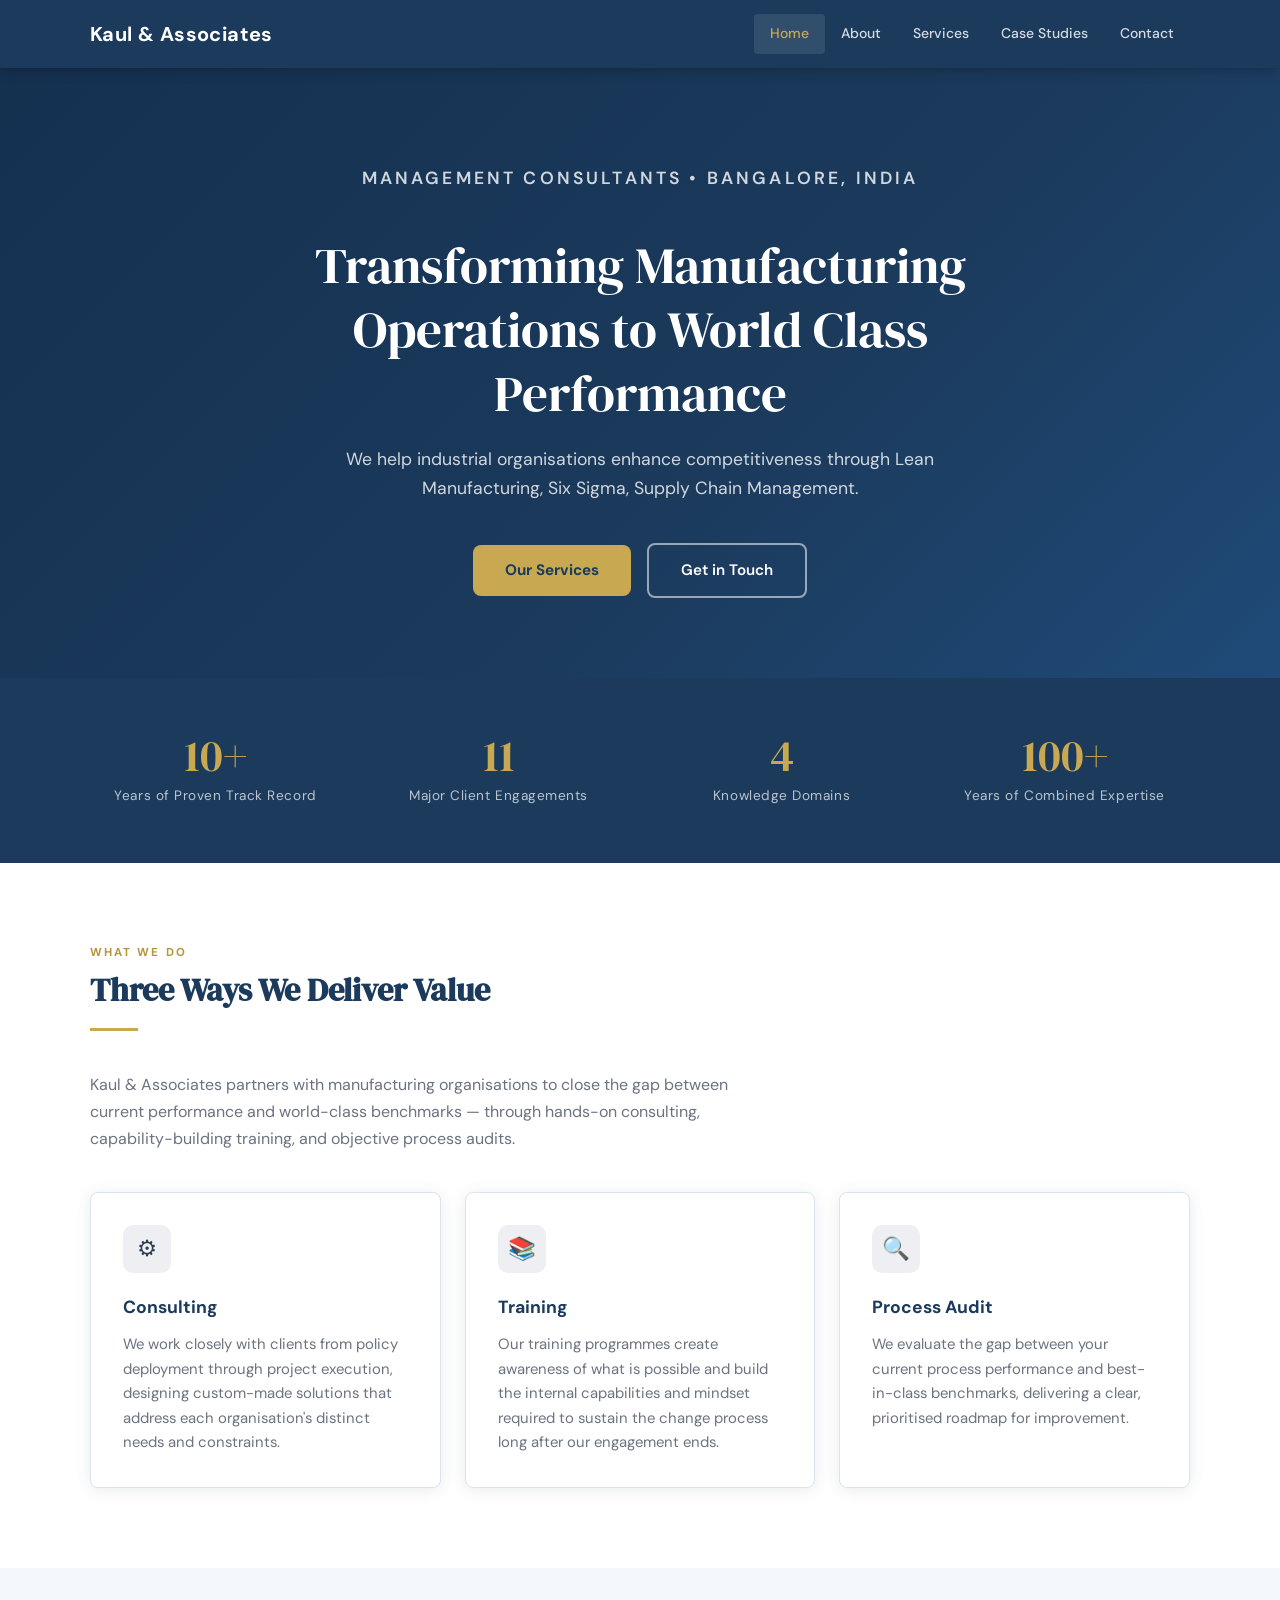
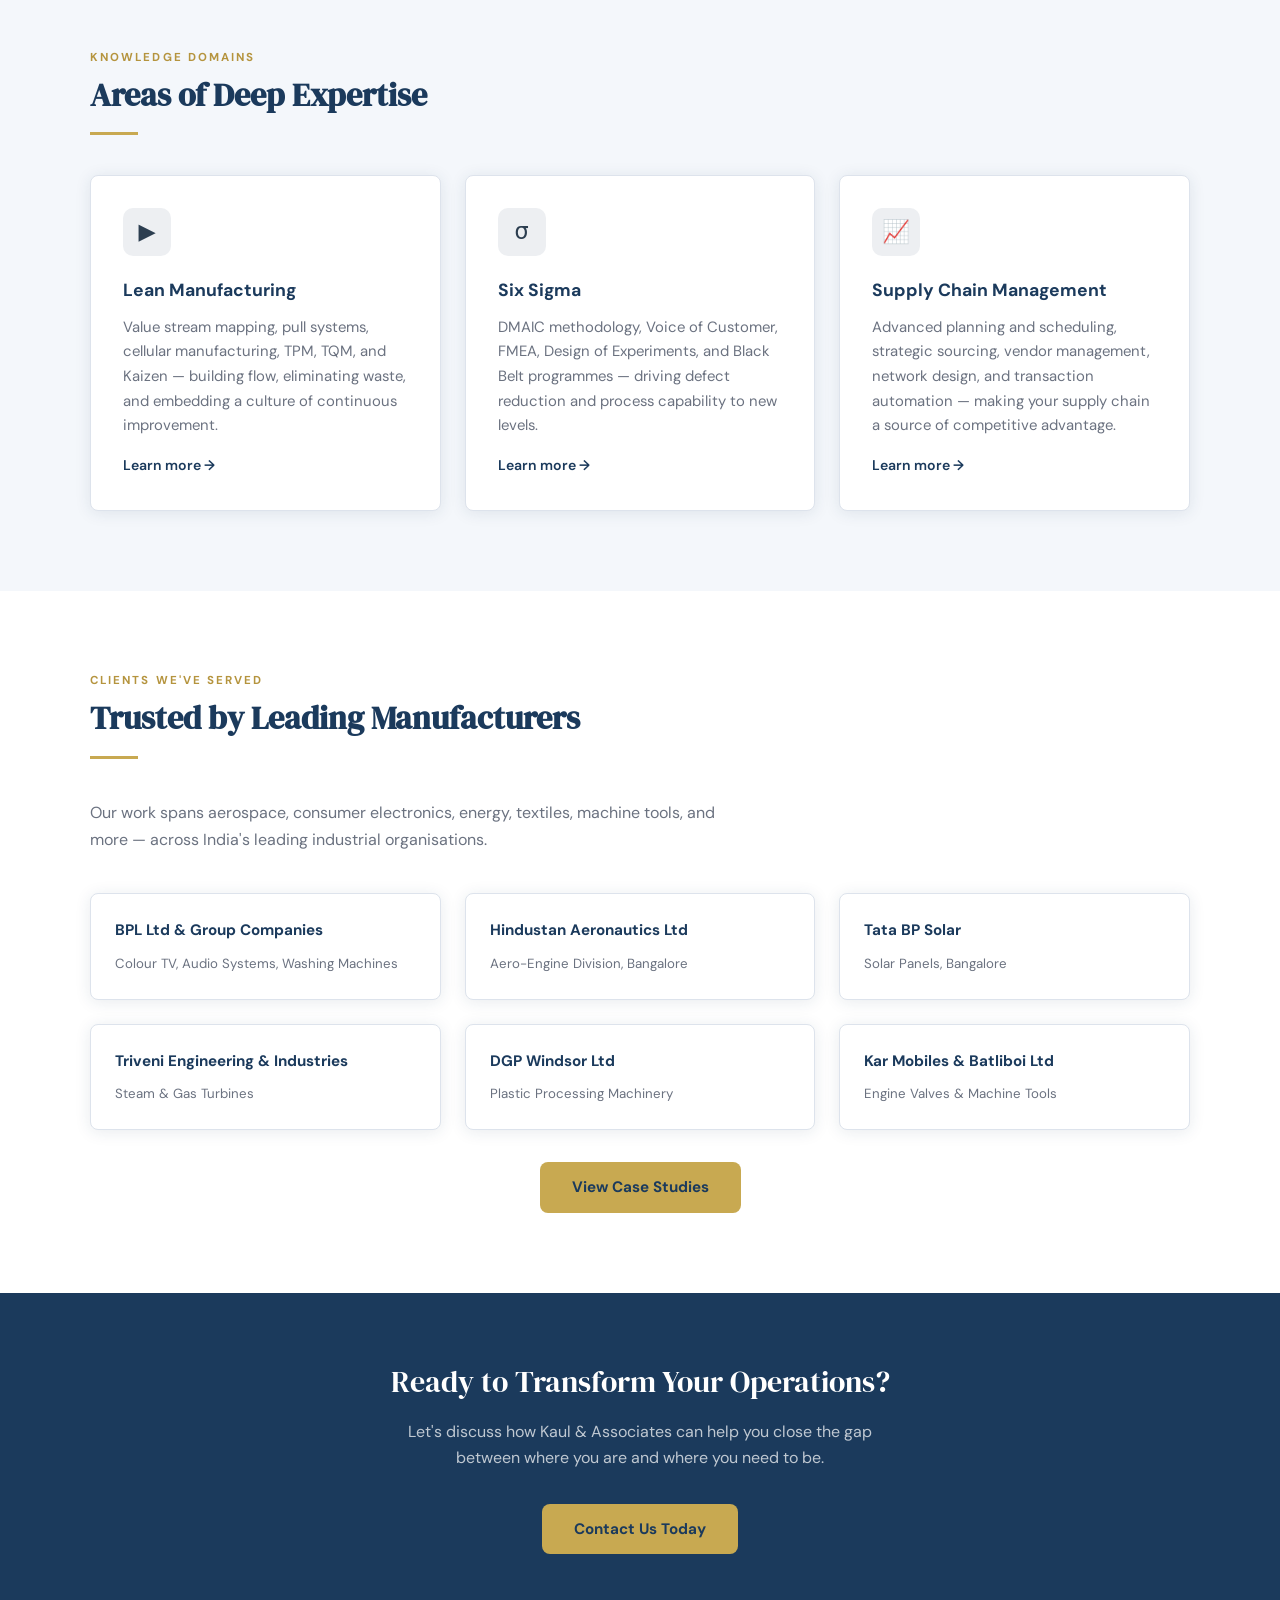
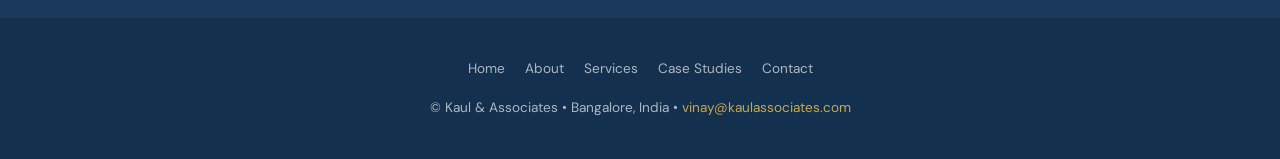
==== commit c7c6cc33: "Changes based on VK email" ====
--- a/index.html
+++ b/index.html
@@ -30,7 +30,7 @@
   <div class="hero-inner">
     <p class="hero-eyebrow">Management Consultants &bull; Bangalore, India</p>
     <h1>Transforming Manufacturing Operations to World Class Performance</h1>
-    <p>We help industrial organisations enhance competitiveness through Lean Manufacturing, Six Sigma, Supply Chain Management, and Reliability Engineering.</p>
+    <p>We help industrial organisations enhance competitiveness through Lean Manufacturing, Six Sigma, Supply Chain Management.</p>
     <a class="btn-primary" href="services.html">Our Services</a>
     <a class="btn-outline" href="contact.html">Get in Touch</a>
   </div>
@@ -90,7 +90,7 @@
 <section class="section section-alt">
   <div class="container">
     <p class="section-label">Knowledge Domains</p>
-    <h2 class="section-title">Four Areas of Deep Expertise</h2>
+    <h2 class="section-title">Areas of Deep Expertise</h2>
     <div class="divider"></div>
 
     <div class="card-grid card-grid-2">
@@ -111,12 +111,6 @@
         <h3>Supply Chain Management</h3>
         <p>Advanced planning and scheduling, strategic sourcing, vendor management, network design, and transaction automation — making your supply chain a source of competitive advantage.</p>
         <a href="services.html#scm" style="display:inline-block;margin-top:1rem;color:var(--navy);font-weight:600;font-size:.88rem;text-decoration:none;">Learn more &rarr;</a>
-      </div>
-      <div class="card">
-        <div class="card-icon">&#128293;</div>
-        <h3>Reliability Engineering</h3>
-        <p>Reliability modelling, root cause analysis, RCM analysis, FMEA, life-cycle cost analysis, and warranty planning — ensuring your assets and processes perform when it matters.</p>
-        <a href="services.html#reliability" style="display:inline-block;margin-top:1rem;color:var(--navy);font-weight:600;font-size:.88rem;text-decoration:none;">Learn more &rarr;</a>
       </div>
     </div>
   </div>
--- a/style.css
+++ b/style.css
@@ -1,6 +1,8 @@
 /* ============================================================
    Kaul & Associates – Shared Stylesheet
    ============================================================ */
+
+@import url('https://fonts.googleapis.com/css2?family=DM+Sans:ital,opsz,wght@0,9..40,300;0,9..40,400;0,9..40,500;0,9..40,600;0,9..40,700;1,9..40,400&family=DM+Serif+Display:ital@0;1&display=swap');
 
 *, *::before, *::after { box-sizing: border-box; margin: 0; padding: 0; }
 
@@ -16,8 +18,8 @@
   --border: #DDE3EC;
   --radius: 8px;
   --shadow: 0 2px 16px rgba(27,58,92,.10);
-  --font:   'Segoe UI', system-ui, -apple-system, sans-serif;
-  --serif:  Georgia, 'Times New Roman', serif;
+  --font:   'DM Sans', system-ui, -apple-system, sans-serif;
+  --serif:  'DM Serif Display', Georgia, serif;
   --max:    1100px;
   --nav-h:  68px;
 }
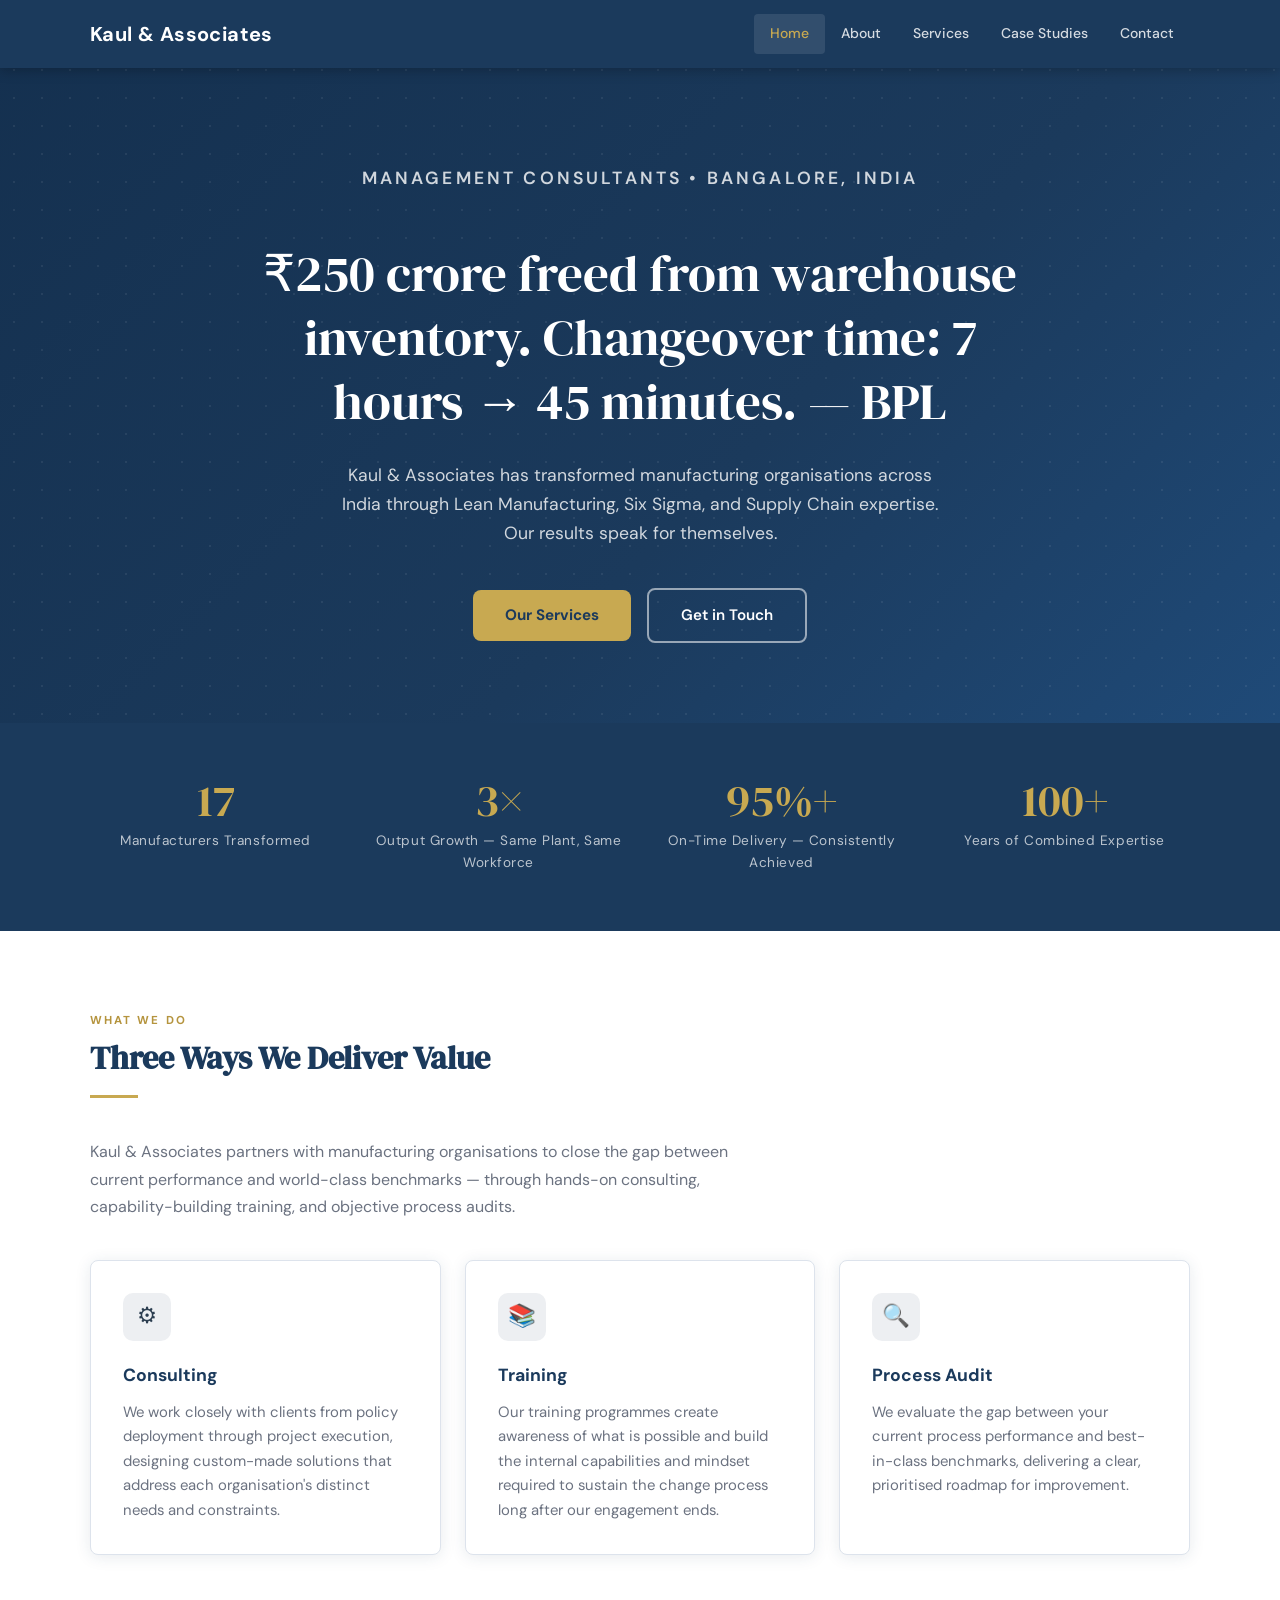
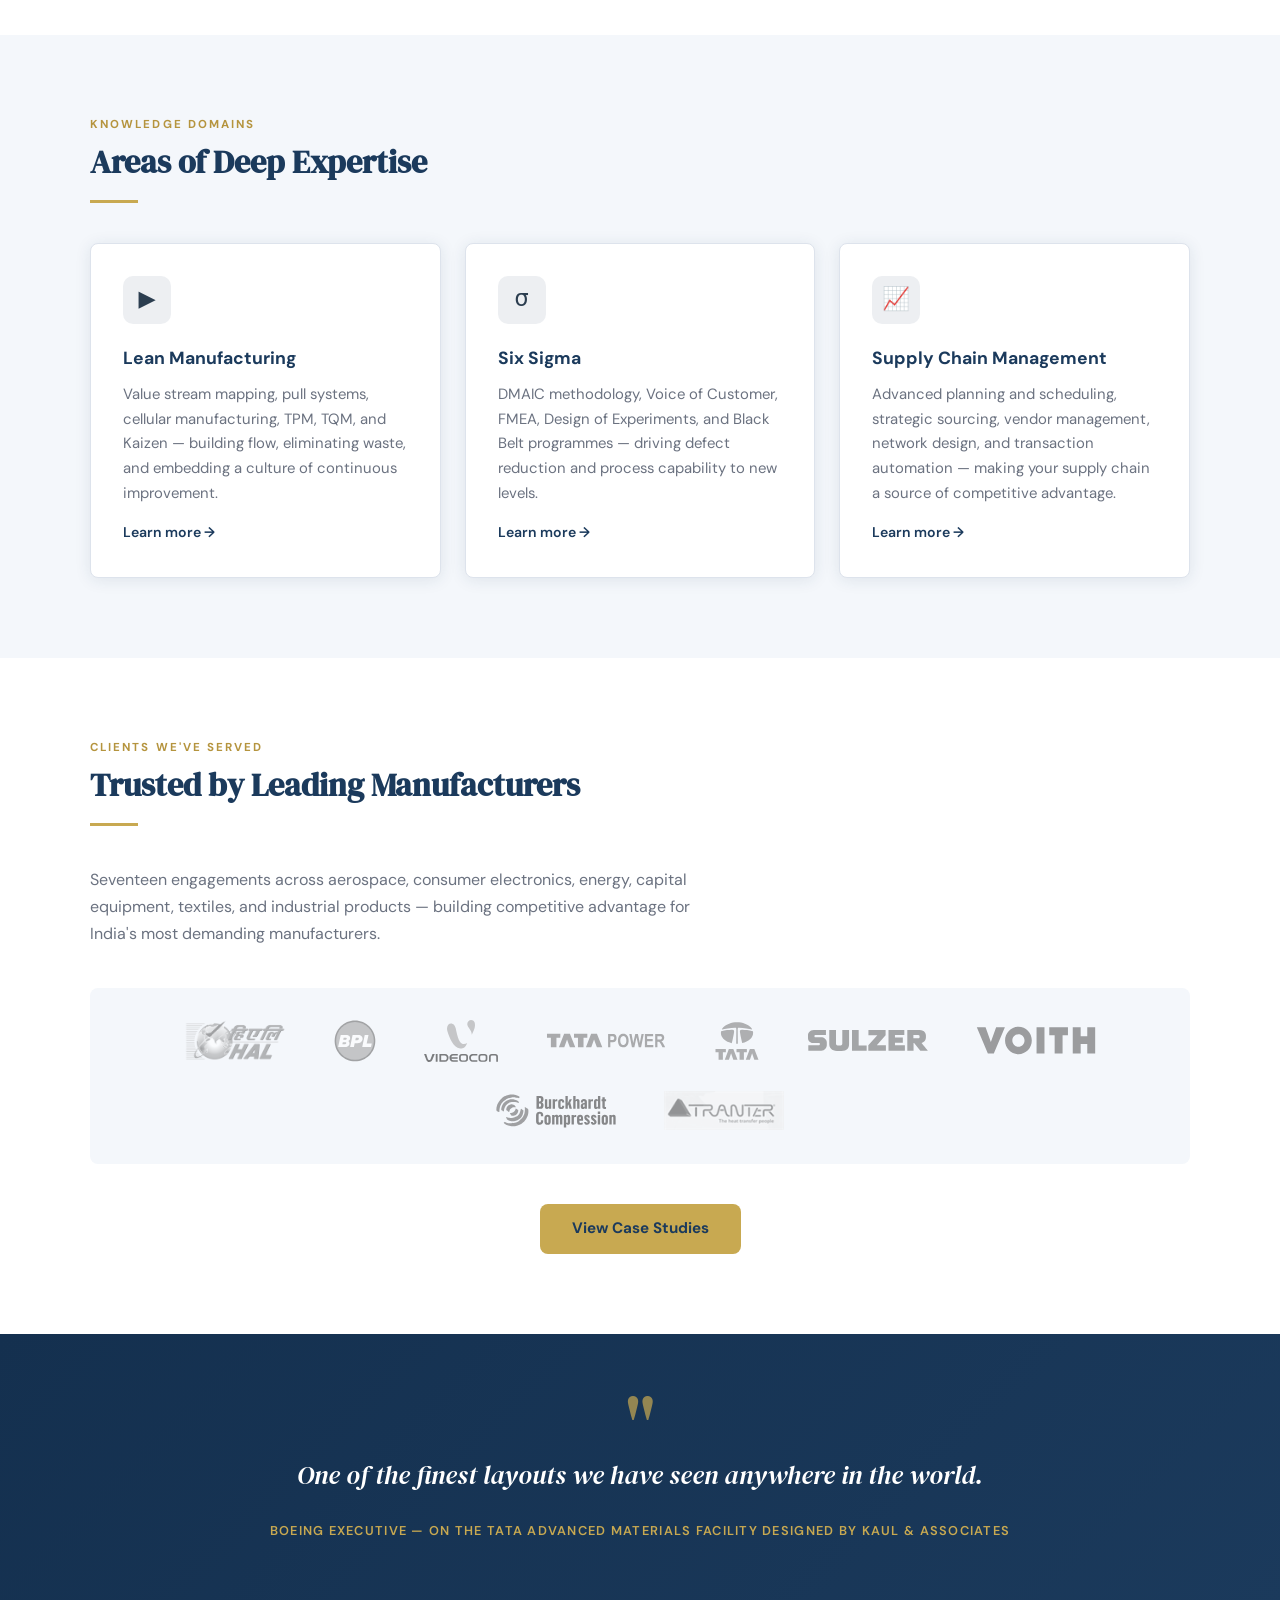
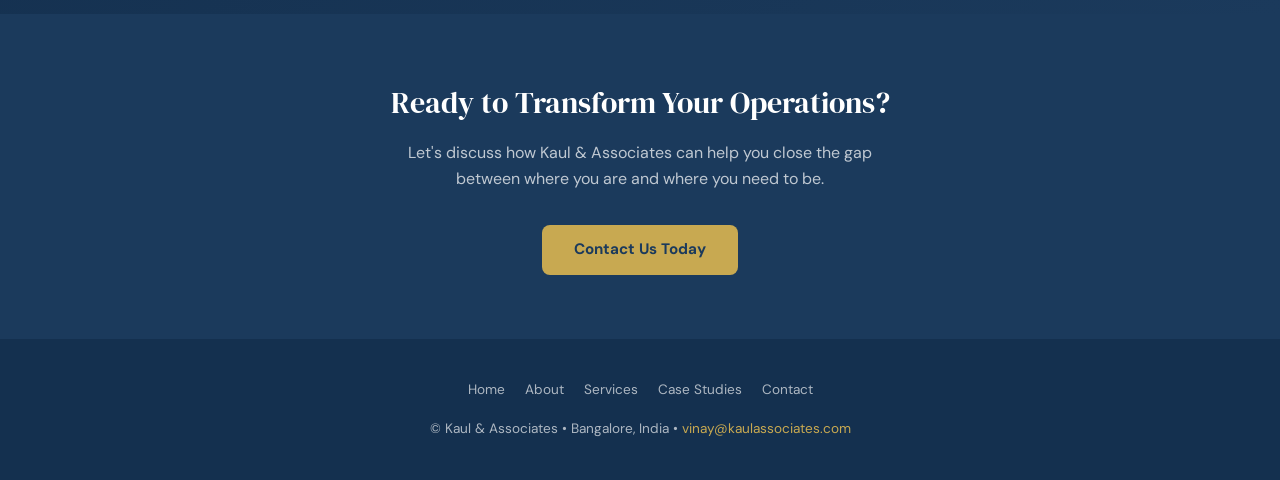
==== commit b10c98c5: "Home page hero" ====
--- a/index.html
+++ b/index.html
@@ -5,6 +5,7 @@
   <meta name="viewport" content="width=device-width, initial-scale=1.0" />
   <title>Kaul & Associates – Management Consultants</title>
   <link rel="stylesheet" href="style.css" />
+  <meta name="description" content="Kaul & Associates — Bangalore-based management consultants specialising in Lean Manufacturing, Six Sigma, and Supply Chain Management. Trusted by HAL, Tata, Sulzer, Voith, and more across 17 engagements." />
 </head>
 <body>
 
@@ -29,8 +30,10 @@
 <section class="hero">
   <div class="hero-inner">
     <p class="hero-eyebrow">Management Consultants &bull; Bangalore, India</p>
-    <h1>Transforming Manufacturing Operations to World Class Performance</h1>
-    <p>We help industrial organisations enhance competitiveness through Lean Manufacturing, Six Sigma, Supply Chain Management.</p>
+    <div class="hero-carousel-wrap">
+      <h1 class="hero-headline">₹250 crore freed from warehouse inventory. Changeover time: 7 hours → 45 minutes. — BPL</h1>
+    </div>
+    <p>Kaul &amp; Associates has transformed manufacturing organisations across India through Lean Manufacturing, Six Sigma, and Supply Chain expertise. Our results speak for themselves.</p>
     <a class="btn-primary" href="services.html">Our Services</a>
     <a class="btn-outline" href="contact.html">Get in Touch</a>
   </div>
@@ -40,16 +43,16 @@
 <div class="stat-strip">
   <div class="stat-grid">
     <div class="stat-item">
-      <div class="number">10+</div>
-      <div class="label">Years of Proven Track Record</div>
-    </div>
-    <div class="stat-item">
-      <div class="number">11</div>
-      <div class="label">Major Client Engagements</div>
-    </div>
-    <div class="stat-item">
-      <div class="number">4</div>
-      <div class="label">Knowledge Domains</div>
+      <div class="number">17</div>
+      <div class="label">Manufacturers Transformed</div>
+    </div>
+    <div class="stat-item">
+      <div class="number">3×</div>
+      <div class="label">Output Growth — Same Plant, Same Workforce</div>
+    </div>
+    <div class="stat-item">
+      <div class="number">95%+</div>
+      <div class="label">On-Time Delivery — Consistently Achieved</div>
     </div>
     <div class="stat-item">
       <div class="number">100+</div>
@@ -122,37 +125,31 @@
     <p class="section-label">Clients We've Served</p>
     <h2 class="section-title">Trusted by Leading Manufacturers</h2>
     <div class="divider"></div>
-    <p class="section-intro">Our work spans aerospace, consumer electronics, energy, textiles, machine tools, and more — across India's leading industrial organisations.</p>
-
-    <div class="card-grid card-grid-3" style="margin-top:2.5rem;">
-      <div class="card" style="padding:1.5rem;">
-        <h3 style="font-size:.95rem;">BPL Ltd &amp; Group Companies</h3>
-        <p style="font-size:.83rem;margin-top:.3rem;">Colour TV, Audio Systems, Washing Machines</p>
-      </div>
-      <div class="card" style="padding:1.5rem;">
-        <h3 style="font-size:.95rem;">Hindustan Aeronautics Ltd</h3>
-        <p style="font-size:.83rem;margin-top:.3rem;">Aero-Engine Division, Bangalore</p>
-      </div>
-      <div class="card" style="padding:1.5rem;">
-        <h3 style="font-size:.95rem;">Tata BP Solar</h3>
-        <p style="font-size:.83rem;margin-top:.3rem;">Solar Panels, Bangalore</p>
-      </div>
-      <div class="card" style="padding:1.5rem;">
-        <h3 style="font-size:.95rem;">Triveni Engineering &amp; Industries</h3>
-        <p style="font-size:.83rem;margin-top:.3rem;">Steam &amp; Gas Turbines</p>
-      </div>
-      <div class="card" style="padding:1.5rem;">
-        <h3 style="font-size:.95rem;">DGP Windsor Ltd</h3>
-        <p style="font-size:.83rem;margin-top:.3rem;">Plastic Processing Machinery</p>
-      </div>
-      <div class="card" style="padding:1.5rem;">
-        <h3 style="font-size:.95rem;">Kar Mobiles &amp; Batliboi Ltd</h3>
-        <p style="font-size:.83rem;margin-top:.3rem;">Engine Valves &amp; Machine Tools</p>
-      </div>
+    <p class="section-intro">Seventeen engagements across aerospace, consumer electronics, energy, capital equipment, textiles, and industrial products — building competitive advantage for India's most demanding manufacturers.</p>
+
+    <div class="logo-grid">
+      <img src="images/logos/hal.png" alt="Hindustan Aeronautics Limited">
+      <img src="images/logos/bpl.svg" alt="BPL">
+      <img src="images/logos/videocon.svg" alt="Videocon">
+      <img src="images/logos/tata-bp-solar.svg" alt="Tata BP Solar">
+      <img src="images/logos/tata-advanced-materials.svg" alt="Tata Advanced Materials">
+      <img src="images/logos/sulzer-pumps.svg" alt="Sulzer Pumps">
+      <img src="images/logos/voith-turbo.svg" alt="Voith Turbo">
+      <img src="images/logos/burckhardt.svg" alt="Burckhardt Compression">
+      <img src="images/logos/tranter.png" alt="Tranter India">
     </div>
     <div style="text-align:center;margin-top:2rem;">
       <a class="btn-primary" href="case-studies.html">View Case Studies</a>
     </div>
+  </div>
+</section>
+
+<!-- Boeing Pull-Quote -->
+<section class="pull-quote-section">
+  <div class="pull-quote-inner">
+    <span class="opening-mark">"</span>
+    <blockquote>One of the finest layouts we have seen anywhere in the world.</blockquote>
+    <cite>Boeing Executive — on the Tata Advanced Materials facility designed by Kaul &amp; Associates</cite>
   </div>
 </section>
 
@@ -177,5 +174,57 @@
   <p>&copy; Kaul & Associates &bull; Bangalore, India &bull; <a href="mailto:vinay@kaulassociates.com">vinay@kaulassociates.com</a></p>
 </footer>
 
+<script>
+(function () {
+  var headlines = [
+    "₹250 crore freed from warehouse inventory. Changeover time: 7 hours → 45 minutes. — BPL",
+    "Output doubled to 10,000 units/day. Same line, same people. — Videocon",
+    "Pull system deployed. Stock-outs eliminated. Inventory freed. — BPL Sanyo",
+    "Aero-engine bottleneck output doubled at India’s top aerospace plant. — HAL",
+    "Boeing called it one of the finest plant layouts in the world. — Tata Advanced Materials",
+    "A ₹10,000 crore greenfield plant designed for world-class flow. — Tata Power",
+    "Work-in-progress cut 80%. Floor space freed 50%. — Tata BP Solar",
+    "Plant output increased 40% through TPM alone. — IndoSolar",
+    "Output tripled. On-time delivery: 40% → 95%. Same plant, same people. — Technocraft",
+    "Output doubled from the same plant. Lead times transformed. — Sulzer Chemtech",
+    "Revenue tripled: ₹90Cr → ₹270Cr from the same facility. — Sulzer Pumps",
+    "CNC setup time: 100 minutes → 20. On-time delivery: 40% → 95%. — Burckhardt Compression",
+    "Lead time: 40 days → 10 days. On-time delivery: 45% → 95%. — Tranter India",
+    "Space-efficient, modular greenfield plant layout delivered. — Tata DLT",
+    "From breakeven to ₹12 crore profit in 12 months. On-time: 35% → 95%. — Flow Link Systems",
+    "Sales: ₹75Cr → ₹205Cr. EBITDA 37% of sales. On-time: 60% → 95%. — Voith Turbo",
+    "On-time delivery: 40% → 95%. Inventory reduced by half. — Voith Paper Fabrics"
+  ];
+
+  var el = document.querySelector('.hero-headline');
+  if (!el) return;
+
+  var idx = 0;
+  var DURATION = 4500;
+  var FADE = 400;
+  var timer;
+
+  function advance() {
+    el.classList.add('is-fading');
+    setTimeout(function () {
+      idx = (idx + 1) % headlines.length;
+      el.textContent = headlines[idx];
+      el.classList.remove('is-fading');
+    }, FADE);
+  }
+
+  function start() { timer = setInterval(advance, DURATION); }
+  function stop()  { clearInterval(timer); }
+
+  var wrap = el.closest('.hero-carousel-wrap');
+  if (wrap) {
+    wrap.addEventListener('mouseenter', stop);
+    wrap.addEventListener('mouseleave', start);
+  }
+
+  start();
+}());
+</script>
+
 </body>
 </html>
--- a/style.css
+++ b/style.css
@@ -94,7 +94,11 @@
 /* ── Hero ── */
 .hero {
   padding-top: var(--nav-h);
-  background: linear-gradient(135deg, var(--navy2) 0%, var(--navy) 60%, #1f4a78 100%);
+  background-color: var(--navy2);
+  background-image:
+    radial-gradient(circle, rgba(255,255,255,.07) 1px, transparent 1px),
+    linear-gradient(135deg, var(--navy2) 0%, var(--navy) 60%, #1f4a78 100%);
+  background-size: 28px 28px, 100% 100%;
   color: var(--white);
   text-align: center;
 }
@@ -131,6 +135,24 @@
   margin: 0 auto 2.5rem;
 }
 
+/* ── Hero headline carousel ── */
+.hero-carousel-wrap {
+  min-height: 13rem;
+  display: flex;
+  align-items: center;
+  justify-content: center;
+  margin-bottom: 1.25rem;
+}
+.hero-carousel-wrap h1 {
+  margin-bottom: 0;
+  transition: opacity 0.4s ease;
+}
+.hero-carousel-wrap h1.is-fading { opacity: 0; }
+
+@media (max-width: 768px) {
+  .hero-carousel-wrap { min-height: 10rem; }
+}
+
 .btn-primary {
   display: inline-block;
   background: var(--gold);
@@ -161,7 +183,11 @@
 /* ── Page header (non-home pages) ── */
 .page-header {
   padding-top: var(--nav-h);
-  background: linear-gradient(135deg, var(--navy2) 0%, var(--navy) 100%);
+  background-color: var(--navy2);
+  background-image:
+    radial-gradient(circle, rgba(255,255,255,.07) 1px, transparent 1px),
+    linear-gradient(135deg, var(--navy2) 0%, var(--navy) 100%);
+  background-size: 28px 28px, 100% 100%;
   color: var(--white);
   text-align: center;
   padding-bottom: 3rem;
@@ -274,6 +300,13 @@
 
 .card p { color: var(--muted); font-size: .93rem; line-height: 1.65; }
 
+.card-has-img { padding: 0; overflow: hidden; }
+.card-has-img .card-img { width: 100%; height: 180px; object-fit: cover; display: block; }
+.card-has-img .card-body { padding: 1.5rem; }
+
+.card-cs-img { width: 100%; height: 220px; object-fit: cover; display: block; }
+.card-cs-body { padding: 1.5rem; }
+
 .card ul {
   margin-top: .75rem;
   padding-left: 1.1rem;
@@ -310,6 +343,65 @@
   color: rgba(255,255,255,.70);
   margin-top: .4rem;
   letter-spacing: .04em;
+}
+
+/* ── Logo grid ── */
+.logo-grid {
+  display: flex;
+  flex-wrap: wrap;
+  justify-content: center;
+  align-items: center;
+  gap: 1.75rem 3rem;
+  margin: 2.5rem 0;
+  padding: 2rem 2.5rem;
+  background: var(--light);
+  border-radius: var(--radius);
+}
+.logo-grid img {
+  height: 42px;
+  max-width: 120px;
+  object-fit: contain;
+  filter: grayscale(100%) opacity(50%);
+  transition: filter .25s;
+}
+.logo-grid img:hover { filter: grayscale(0%) opacity(100%); }
+
+/* ── Pull-quote / testimonial ── */
+.pull-quote-section {
+  background: linear-gradient(135deg, var(--navy2) 0%, var(--navy) 100%);
+  padding: 4.5rem 2rem;
+  text-align: center;
+}
+.pull-quote-section .opening-mark {
+  font-family: var(--serif);
+  font-size: 4.5rem;
+  color: var(--gold);
+  line-height: .5;
+  opacity: .7;
+  display: block;
+  margin-bottom: .75rem;
+}
+.pull-quote-section blockquote {
+  font-family: var(--serif);
+  font-size: clamp(1.15rem, 2.5vw, 1.6rem);
+  color: var(--white);
+  line-height: 1.65;
+  font-style: italic;
+  max-width: 740px;
+  margin: 0 auto 1.5rem;
+}
+.pull-quote-section cite {
+  display: block;
+  font-style: normal;
+  font-size: .8rem;
+  color: var(--gold);
+  letter-spacing: .1em;
+  text-transform: uppercase;
+  font-weight: 600;
+}
+.pull-quote-inner {
+  max-width: 760px;
+  margin: 0 auto;
 }
 
 /* ── Team cards ── */
@@ -368,6 +460,10 @@
   font-size: .82rem;
   letter-spacing: .05em;
   text-transform: uppercase;
+  position: sticky;
+  top: calc(var(--nav-h) + 0.75rem);
+  z-index: 2;
+  box-shadow: 0 3px 8px rgba(0,0,0,.18);
 }
 
 .client-table td {
@@ -380,6 +476,98 @@
 .client-table tr:last-child td { border-bottom: none; }
 
 .client-table tr:nth-child(even) td { background: var(--light); }
+
+.client-table th.col-sno,
+.client-table td.col-sno { width: 5rem; text-align: center; vertical-align: top; }
+
+.client-table th:nth-child(2),
+.client-table td:nth-child(2) { width: 30%; }
+
+.client-table th:last-child,
+.client-table td:last-child { width: auto; white-space: normal; }
+
+.client-table .services-header {
+  display: flex;
+  gap: 1.5rem;
+}
+.client-table .services-header span:first-child {
+  width: 40%;
+  flex-shrink: 0;
+}
+
+.client-table .text-muted { color: var(--muted); }
+
+.client-org-wrap {
+  display: flex;
+  align-items: flex-start;
+  gap: .75rem;
+}
+.client-logo {
+  width: 4.125rem;
+  height: 4.125rem;
+  object-fit: contain;
+  flex-shrink: 0;
+  border-radius: 6px;
+  background: #fff;
+  border: 1px solid var(--border);
+  padding: .25rem;
+}
+.client-logo-fallback {
+  width: 2.75rem;
+  height: 2.75rem;
+  flex-shrink: 0;
+  border-radius: 6px;
+  background: rgba(27,58,92,.08);
+  border: 1px solid var(--border);
+  display: flex;
+  align-items: center;
+  justify-content: center;
+  font-size: .65rem;
+  font-weight: 700;
+  color: var(--navy);
+  letter-spacing: .03em;
+  text-transform: uppercase;
+  text-align: center;
+  line-height: 1.2;
+}
+
+.client-table td:nth-child(2) strong:nth-of-type(2) {
+  display: inline-block;
+  background: rgba(27,58,92,.1);
+  color: var(--navy);
+  border-radius: 4px;
+  padding: .15rem .5rem;
+  font-size: .72rem;
+  font-weight: 600;
+  letter-spacing: .03em;
+  text-transform: uppercase;
+  margin: .3rem 0 .15rem;
+}
+
+.nested-table {
+  width: 100%;
+  border-collapse: collapse;
+}
+.nested-table td {
+  padding: .35rem 0;
+  font-size: .875rem;
+  vertical-align: top;
+  line-height: 1.5;
+  color: var(--text);
+  border-bottom: 1px solid var(--border);
+}
+.nested-table tr:last-child td { border-bottom: none; }
+.nested-table td:first-child {
+  width: 40%;
+  padding-right: 1.5rem;
+  font-weight: 600;
+  color: var(--navy);
+  white-space: nowrap;
+}
+.nested-table td:last-child {
+  white-space: normal;
+}
+.nested-table td { background: transparent !important; }
 
 .tag {
   display: inline-block;
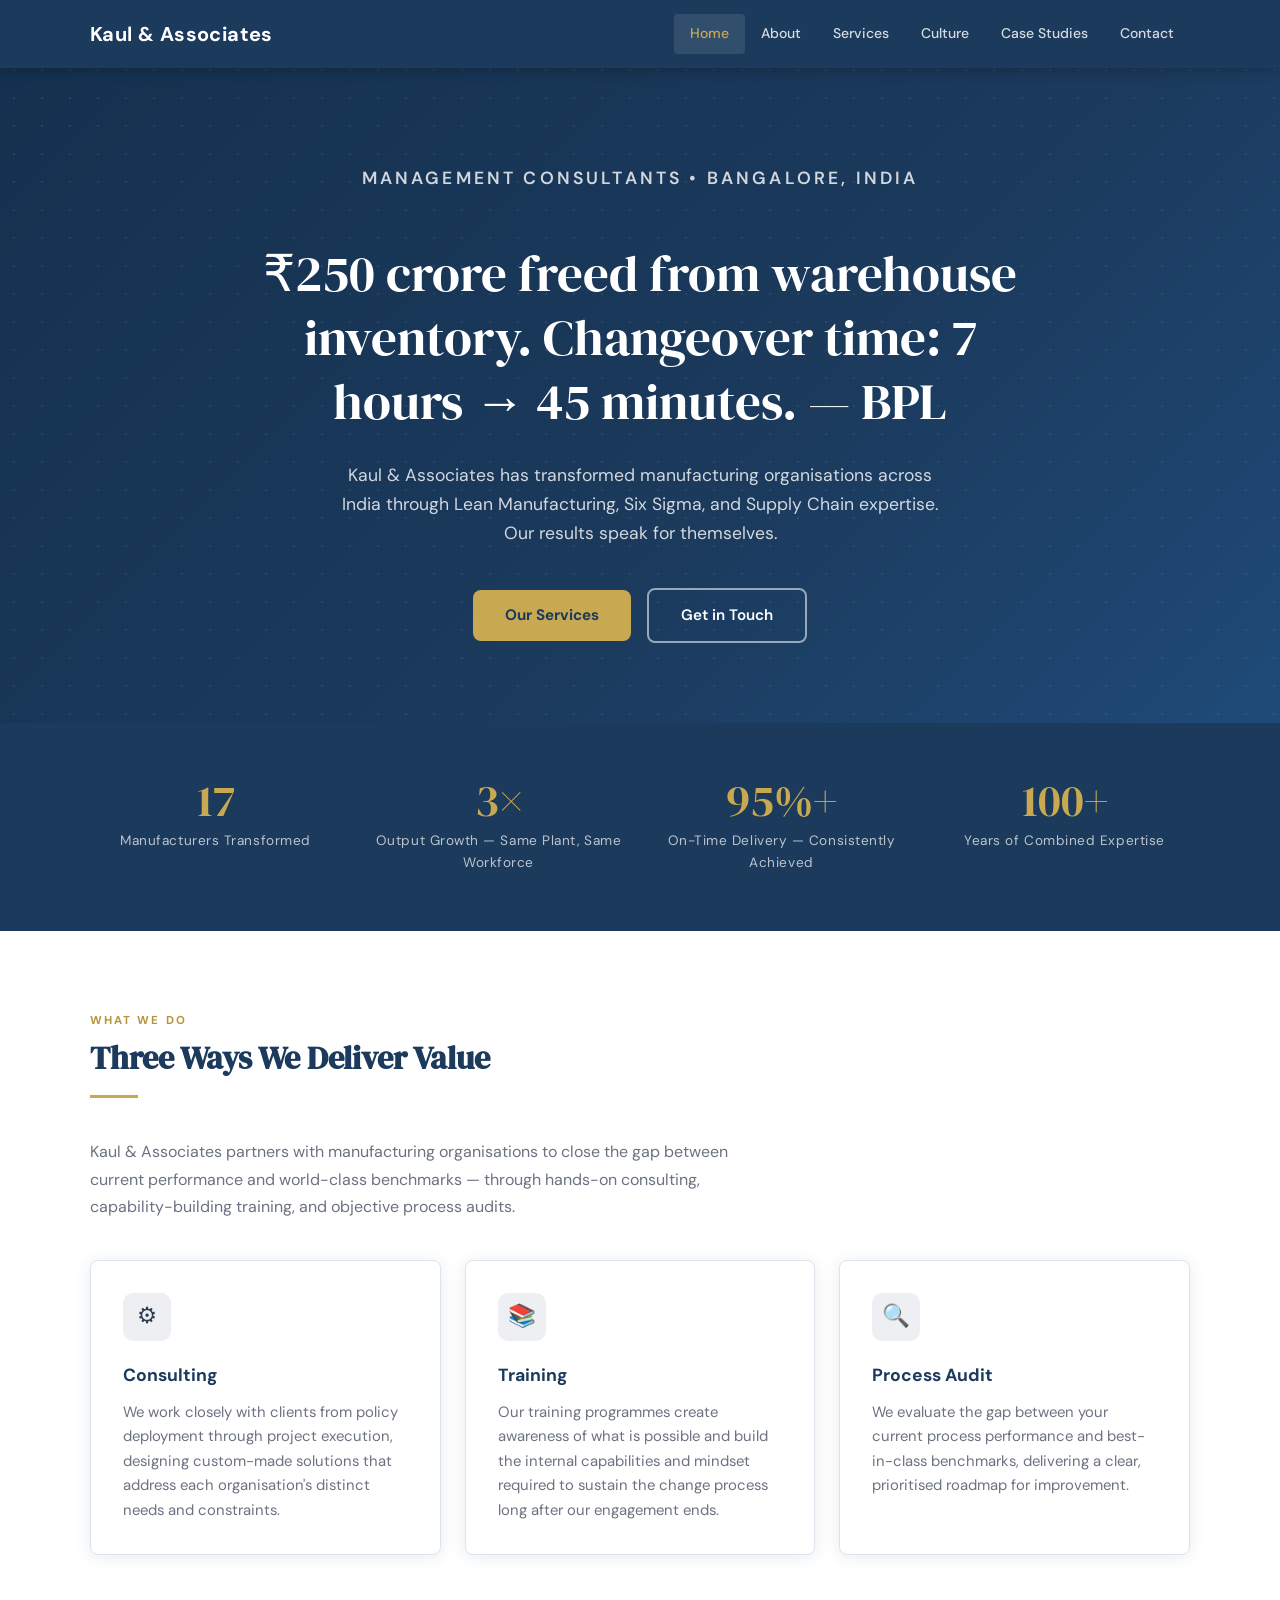
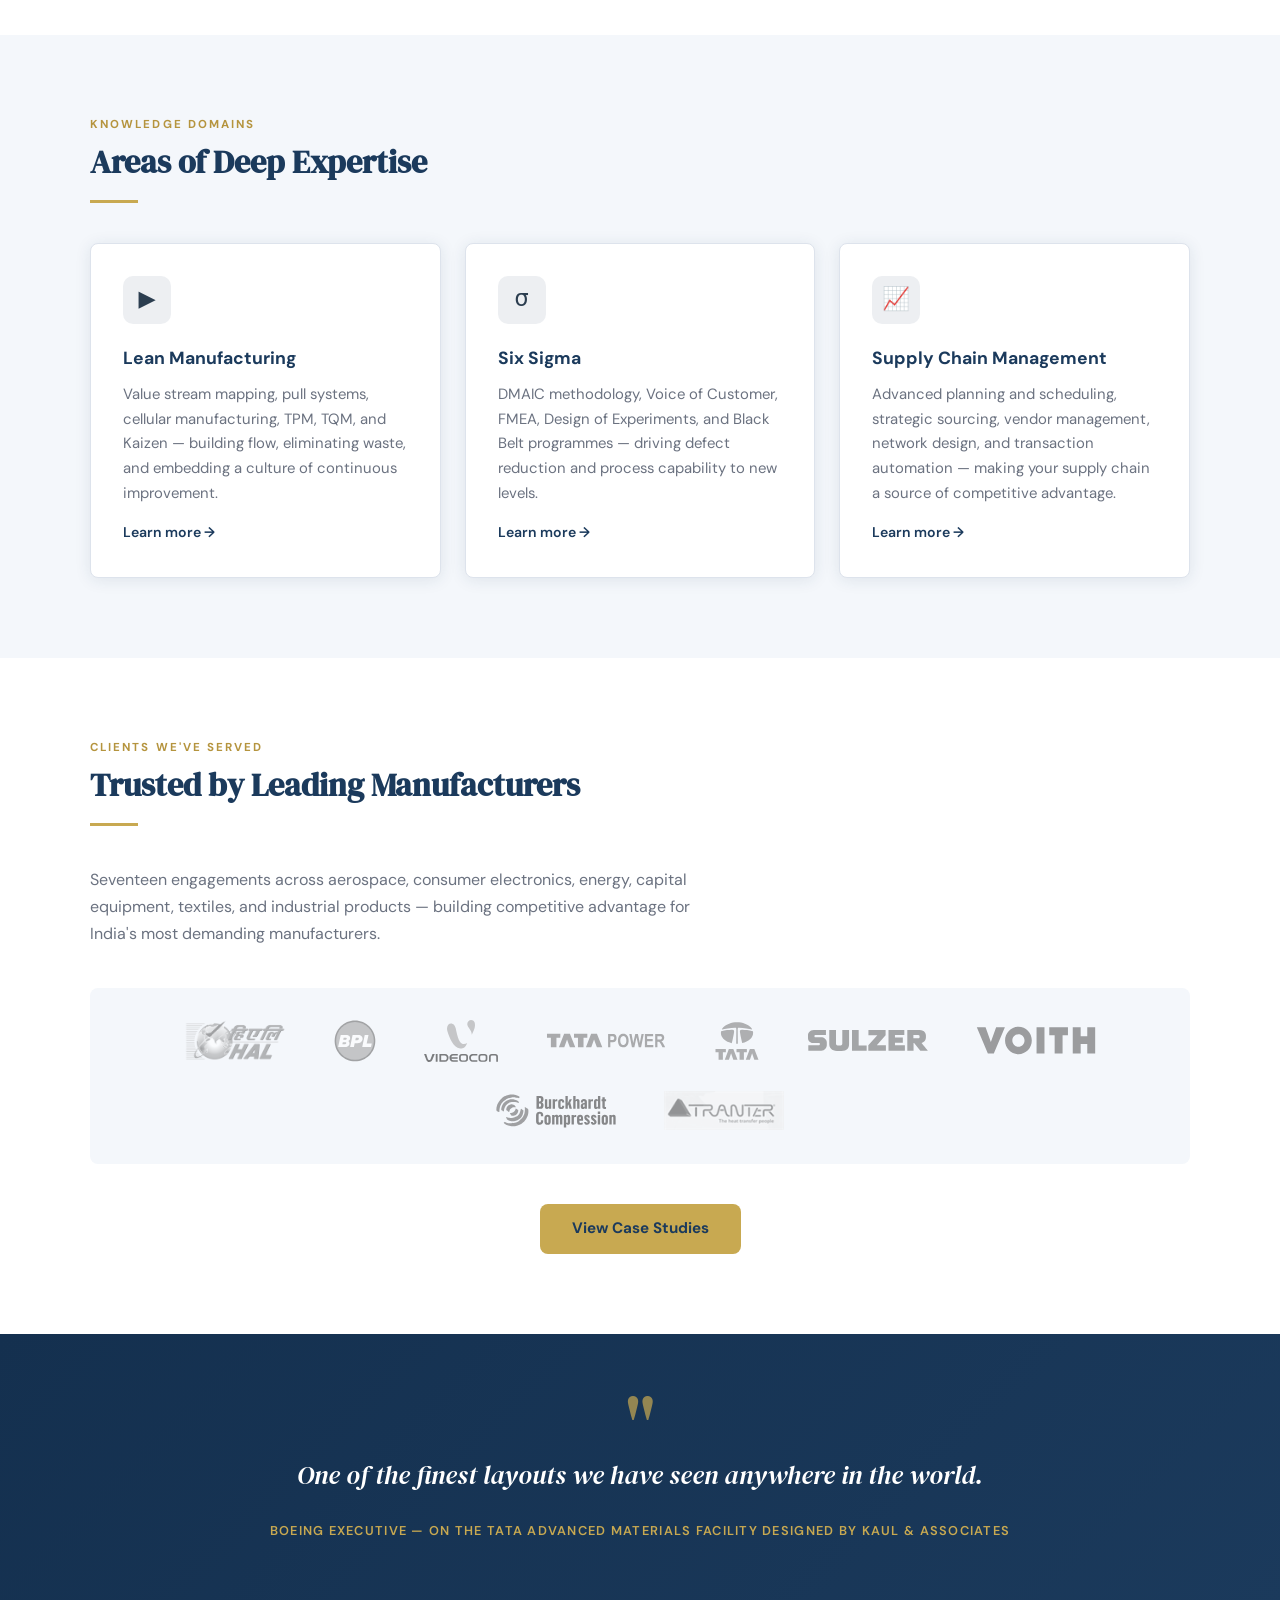
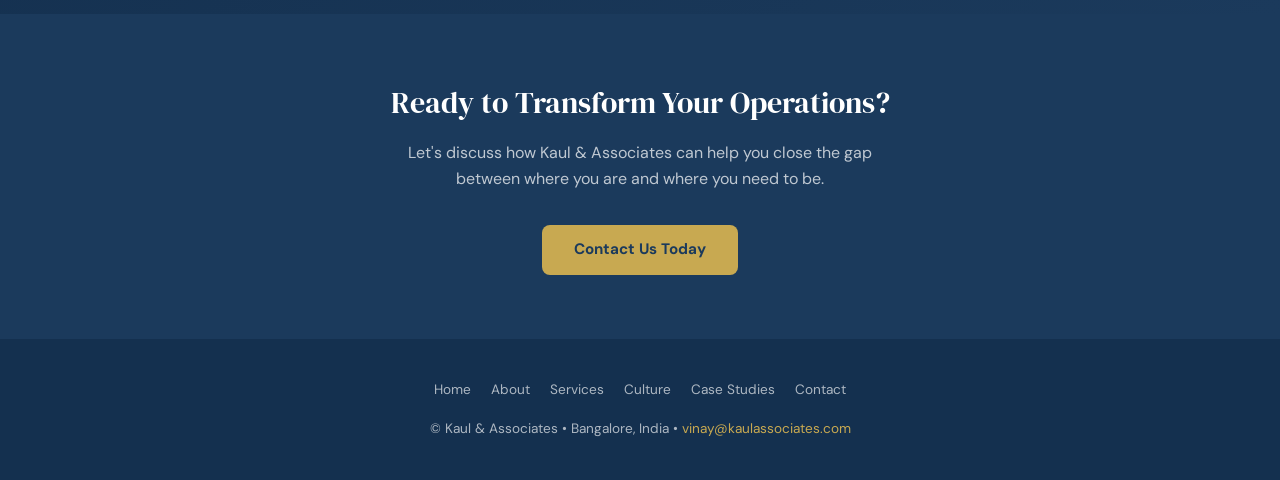
==== commit b7b0251d: "Added Culture page" ====
--- a/index.html
+++ b/index.html
@@ -20,6 +20,7 @@
       <li><a href="index.html" class="active">Home</a></li>
       <li><a href="about.html">About</a></li>
       <li><a href="services.html">Services</a></li>
+      <li><a href="culture.html">Culture</a></li>
       <li><a href="case-studies.html">Case Studies</a></li>
       <li><a href="contact.html">Contact</a></li>
     </ul>
@@ -168,6 +169,7 @@
     <li><a href="index.html">Home</a></li>
     <li><a href="about.html">About</a></li>
     <li><a href="services.html">Services</a></li>
+    <li><a href="culture.html">Culture</a></li>
     <li><a href="case-studies.html">Case Studies</a></li>
     <li><a href="contact.html">Contact</a></li>
   </ul>
@@ -200,7 +202,7 @@
   if (!el) return;
 
   var idx = 0;
-  var DURATION = 4500;
+  var DURATION = 3000;
   var FADE = 400;
   var timer;
 
--- a/style.css
+++ b/style.css
@@ -580,6 +580,123 @@
   margin: .15rem .15rem 0 0;
 }
 
+/* ── Culture page — journey steps ── */
+.journey-steps {
+  display: grid;
+  grid-template-columns: repeat(4, 1fr);
+  gap: 2rem;
+  margin-top: 2.5rem;
+}
+.journey-step {
+  padding-top: 1.5rem;
+  border-top: 3px solid var(--border);
+}
+.journey-step.active-step { border-top-color: var(--gold); }
+.journey-num {
+  font-family: var(--serif);
+  font-size: 2.8rem;
+  color: var(--gold);
+  opacity: .4;
+  line-height: 1;
+  margin-bottom: .75rem;
+}
+.journey-step h3 {
+  color: var(--navy);
+  font-size: 1rem;
+  font-weight: 700;
+  margin-bottom: .6rem;
+}
+.journey-step p { color: var(--muted); font-size: .88rem; line-height: 1.72; }
+
+/* ── Culture page — example cards ── */
+.example-card {
+  border-left: 4px solid var(--gold);
+  border-radius: 0 var(--radius) var(--radius) 0;
+  margin-bottom: 2rem;
+}
+.example-card:last-child { margin-bottom: 0; }
+.example-client-label {
+  font-size: .72rem;
+  letter-spacing: .12em;
+  text-transform: uppercase;
+  color: var(--gold2);
+  font-weight: 700;
+  margin-bottom: .4rem;
+}
+.example-title {
+  font-family: var(--serif);
+  font-size: 1.35rem;
+  color: var(--navy);
+  font-weight: 400;
+  line-height: 1.3;
+  margin-bottom: 1rem;
+}
+.example-body {
+  display: grid;
+  grid-template-columns: 1fr 280px;
+  gap: 2rem;
+  align-items: start;
+}
+.example-story { color: var(--muted); font-size: .93rem; line-height: 1.78; }
+.example-story p { margin-bottom: .8rem; }
+.example-story p:last-child { margin-bottom: 0; }
+.example-sidebar {}
+.outcome-chips {
+  display: flex;
+  flex-direction: column;
+  gap: .6rem;
+  margin-bottom: 1rem;
+}
+.outcome-chip {
+  background: var(--light);
+  border: 1px solid var(--border);
+  border-radius: var(--radius);
+  padding: .6rem 1rem;
+}
+.outcome-chip strong {
+  display: block;
+  font-size: .92rem;
+  color: var(--navy);
+  font-weight: 700;
+}
+.outcome-chip span {
+  display: block;
+  font-size: .72rem;
+  color: var(--muted);
+  font-weight: 500;
+  text-transform: uppercase;
+  letter-spacing: .06em;
+  margin-top: .1rem;
+}
+.example-pull {
+  background: var(--navy);
+  border-radius: var(--radius);
+  padding: 1rem 1.1rem;
+  font-style: italic;
+  font-family: var(--serif);
+  font-size: .95rem;
+  color: var(--white);
+  line-height: 1.6;
+}
+.example-pull cite {
+  display: block;
+  font-style: normal;
+  font-size: .72rem;
+  color: var(--gold);
+  margin-top: .5rem;
+  text-transform: uppercase;
+  letter-spacing: .07em;
+  font-weight: 600;
+}
+
+@media (max-width: 768px) {
+  .journey-steps { grid-template-columns: repeat(2, 1fr); }
+  .example-body { grid-template-columns: 1fr; }
+}
+@media (max-width: 480px) {
+  .journey-steps { grid-template-columns: 1fr; }
+}
+
 /* ── Contact ── */
 .contact-grid {
   display: grid;
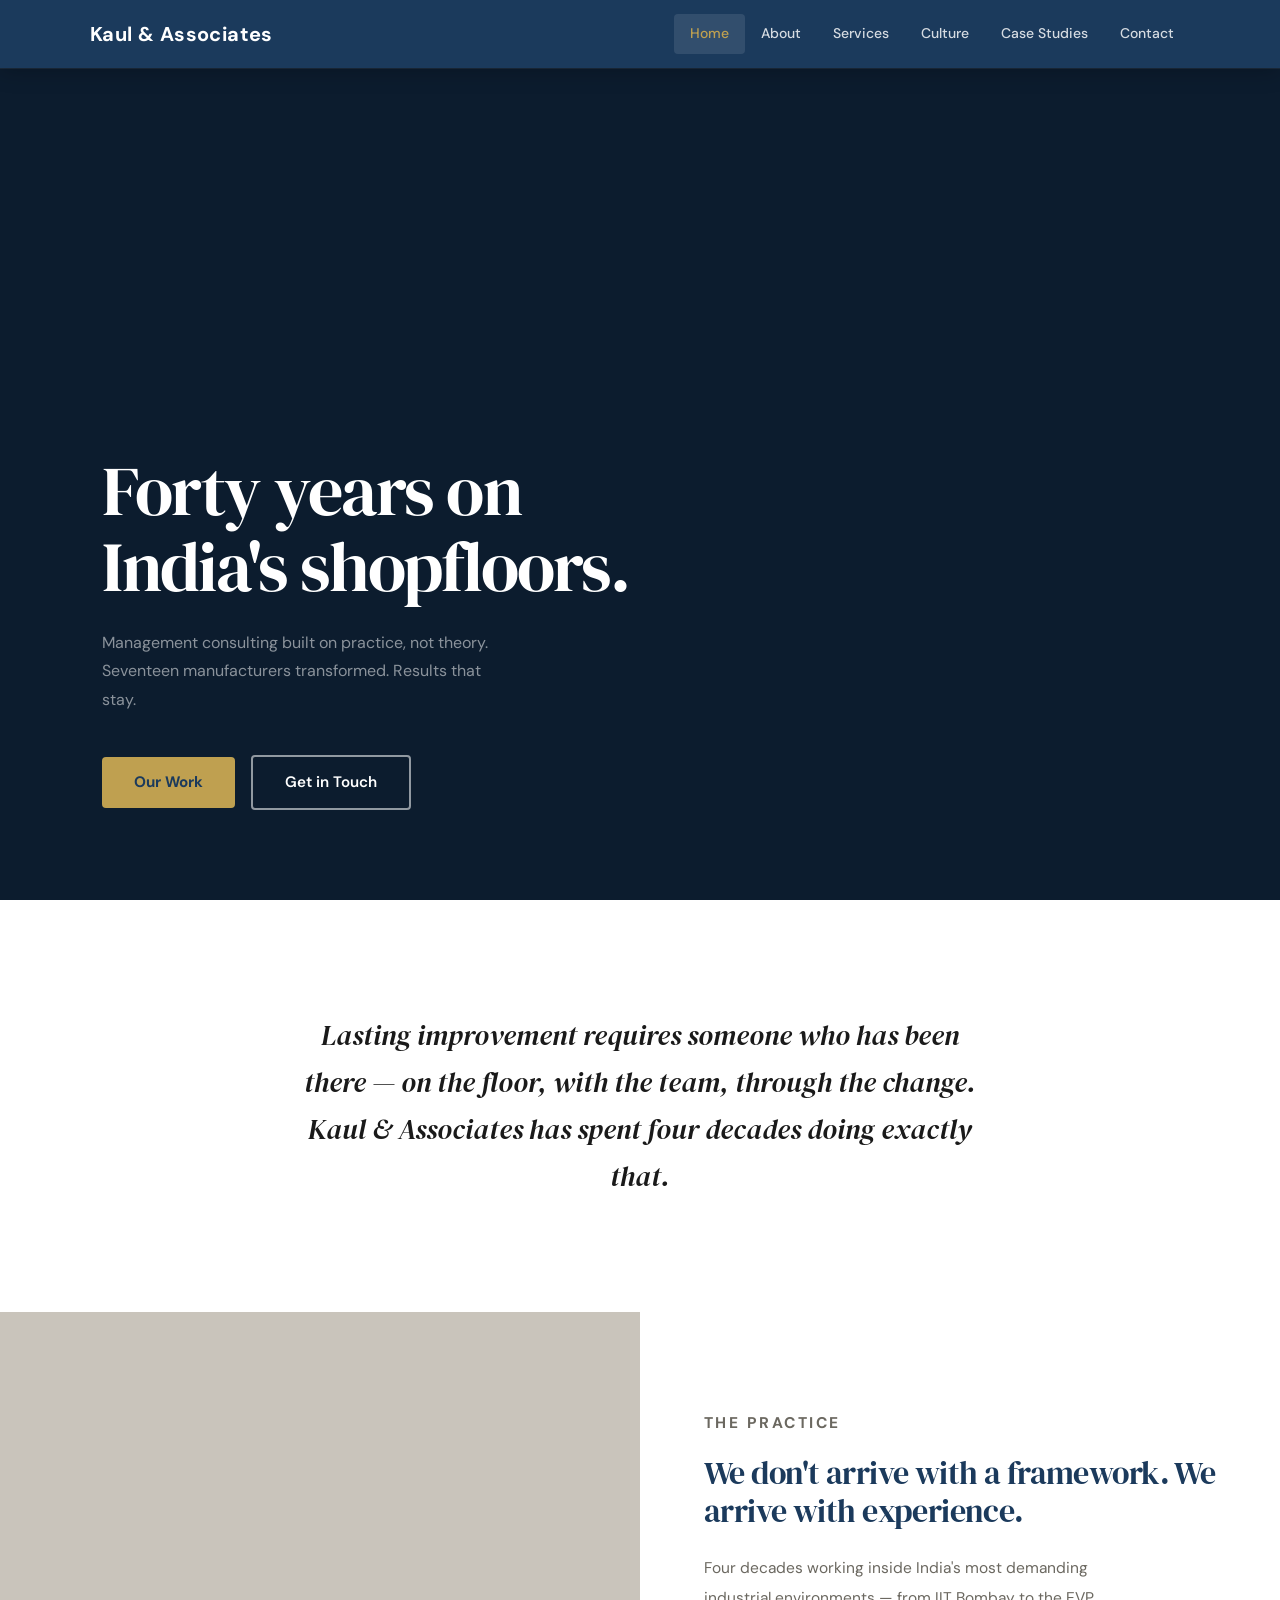
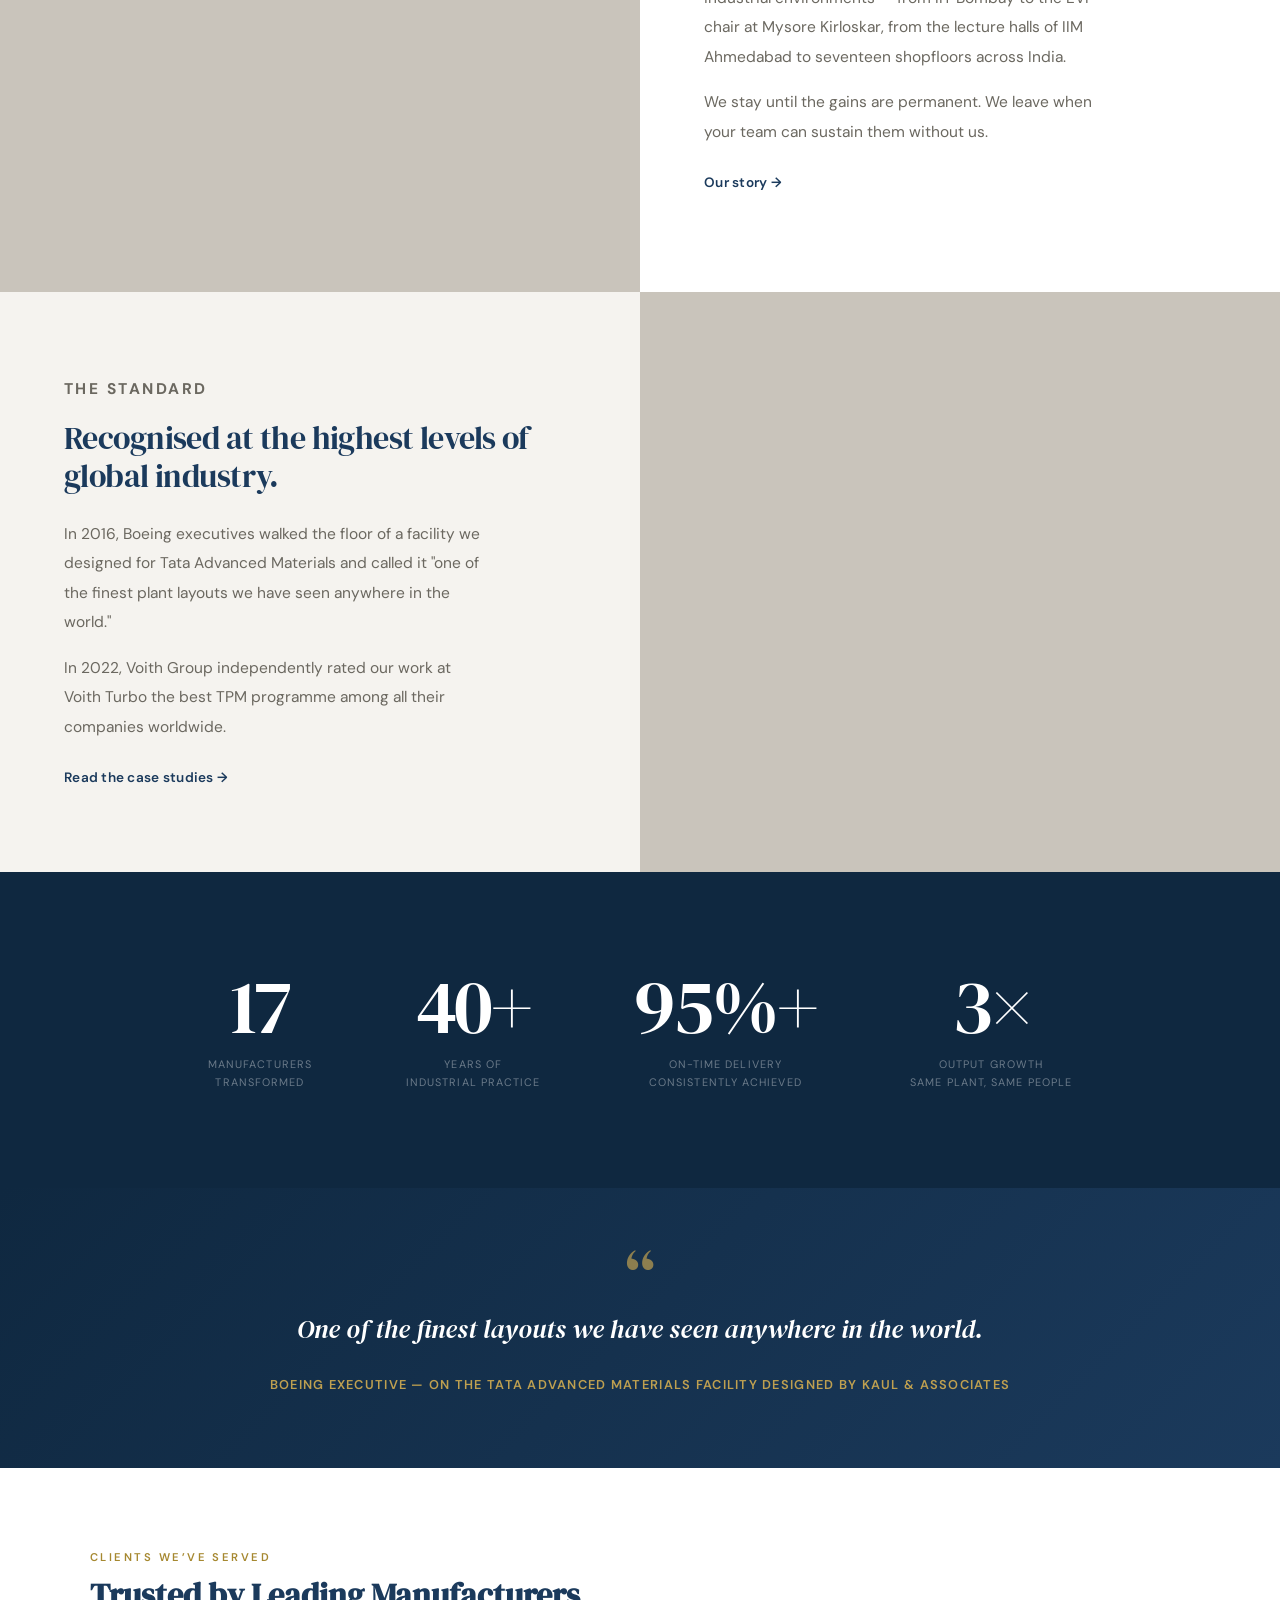
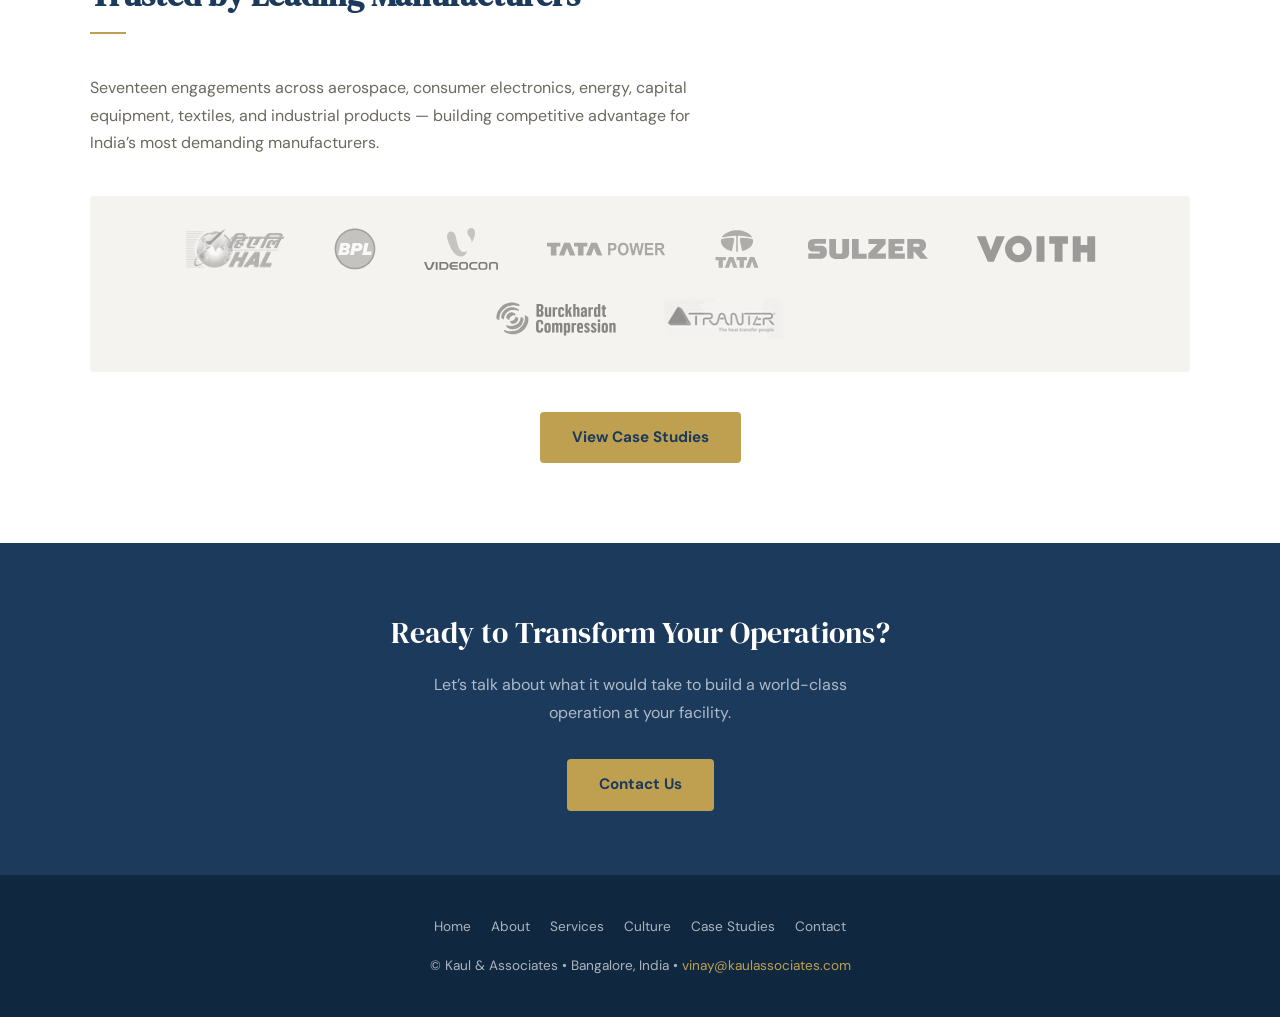
==== commit 5d18442d: "redesign landing page" ====
--- a/index.html
+++ b/index.html
@@ -28,105 +28,88 @@
 </nav>
 
 <!-- Hero -->
-<section class="hero">
-  <div class="hero-inner">
-    <p class="hero-eyebrow">Management Consultants &bull; Bangalore, India</p>
-    <div class="hero-carousel-wrap">
-      <h1 class="hero-headline">₹250 crore freed from warehouse inventory. Changeover time: 7 hours → 45 minutes. — BPL</h1>
-    </div>
-    <p>Kaul &amp; Associates has transformed manufacturing organisations across India through Lean Manufacturing, Six Sigma, and Supply Chain expertise. Our results speak for themselves.</p>
-    <a class="btn-primary" href="services.html">Our Services</a>
+<section class="hero-legacy">
+  <div class="hero-photo hero-photo-home"></div>
+  <!-- hero-photo-home → swap images/hero.jpg in style.css for a strong photograph: Vinay on shopfloor, a factory interior, or an India manufacturing scene -->
+  <div class="hero-legacy-inner">
+    <h1>Forty years on<br>India's shopfloors.</h1>
+    <p class="hero-legacy-sub">Management consulting built on practice, not theory. Seventeen manufacturers transformed. Results that stay.</p>
+    <a class="btn-primary" href="case-studies.html">Our Work</a>
     <a class="btn-outline" href="contact.html">Get in Touch</a>
   </div>
 </section>
 
-<!-- Stats -->
-<div class="stat-strip">
-  <div class="stat-grid">
-    <div class="stat-item">
-      <div class="number">17</div>
-      <div class="label">Manufacturers Transformed</div>
-    </div>
-    <div class="stat-item">
-      <div class="number">3×</div>
-      <div class="label">Output Growth — Same Plant, Same Workforce</div>
-    </div>
-    <div class="stat-item">
-      <div class="number">95%+</div>
-      <div class="label">On-Time Delivery — Consistently Achieved</div>
-    </div>
-    <div class="stat-item">
-      <div class="number">100+</div>
-      <div class="label">Years of Combined Expertise</div>
-    </div>
+<!-- Opening Statement -->
+<section class="editorial-intro">
+  <p>Lasting improvement requires someone who has been there — on the floor, with the team, through the change. Kaul &amp; Associates has spent four decades doing exactly that.</p>
+</section>
+
+<!-- Story 1: The Practice -->
+<div class="story-row">
+  <div class="story-photo story-photo-practice">
+    <!-- story-photo-practice → swap images/story-practice.jpg in style.css: Vinay in an industrial or academic setting -->
+  </div>
+  <div class="story-words">
+    <p class="story-eyebrow">The Practice</p>
+    <h2>We don't arrive with a framework. We arrive with experience.</h2>
+    <p>Four decades working inside India's most demanding industrial environments — from IIT Bombay to the EVP chair at Mysore Kirloskar, from the lecture halls of IIM Ahmedabad to seventeen shopfloors across India.</p>
+    <p>We stay until the gains are permanent. We leave when your team can sustain them without us.</p>
+    <a class="story-link" href="about.html">Our story &rarr;</a>
   </div>
 </div>
 
-<!-- What We Do -->
-<section class="section">
-  <div class="container">
-    <p class="section-label">What We Do</p>
-    <h2 class="section-title">Three Ways We Deliver Value</h2>
-    <div class="divider"></div>
-    <p class="section-intro">Kaul & Associates partners with manufacturing organisations to close the gap between current performance and world-class benchmarks — through hands-on consulting, capability-building training, and objective process audits.</p>
+<!-- Story 2: The Recognition -->
+<div class="story-row">
+  <div class="story-words on-light">
+    <p class="story-eyebrow">The Standard</p>
+    <h2>Recognised at the highest levels of global industry.</h2>
+    <p>In 2016, Boeing executives walked the floor of a facility we designed for Tata Advanced Materials and called it "one of the finest plant layouts we have seen anywhere in the world."</p>
+    <p>In 2022, Voith Group independently rated our work at Voith Turbo the best TPM programme among all their companies worldwide.</p>
+    <a class="story-link" href="case-studies.html">Read the case studies &rarr;</a>
+  </div>
+  <div class="story-photo story-photo-recognition">
+    <!-- story-photo-recognition → swap images/story-recognition.jpg in style.css: factory interior, plant layout, or team with client -->
+  </div>
+</div>
 
-    <div class="card-grid card-grid-3">
-      <div class="card">
-        <div class="card-icon">&#9881;</div>
-        <h3>Consulting</h3>
-        <p>We work closely with clients from policy deployment through project execution, designing custom-made solutions that address each organisation's distinct needs and constraints.</p>
-      </div>
-      <div class="card">
-        <div class="card-icon">&#128218;</div>
-        <h3>Training</h3>
-        <p>Our training programmes create awareness of what is possible and build the internal capabilities and mindset required to sustain the change process long after our engagement ends.</p>
-      </div>
-      <div class="card">
-        <div class="card-icon">&#128269;</div>
-        <h3>Process Audit</h3>
-        <p>We evaluate the gap between your current process performance and best-in-class benchmarks, delivering a clear, prioritised roadmap for improvement.</p>
-      </div>
+<!-- Numbers -->
+<section class="numbers-legacy">
+  <div class="numbers-legacy-grid">
+    <div class="num-item">
+      <div class="nv">17</div>
+      <div class="nl">Manufacturers<br>Transformed</div>
+    </div>
+    <div class="num-item">
+      <div class="nv">40+</div>
+      <div class="nl">Years of<br>Industrial Practice</div>
+    </div>
+    <div class="num-item">
+      <div class="nv">95%+</div>
+      <div class="nl">On-Time Delivery<br>Consistently Achieved</div>
+    </div>
+    <div class="num-item">
+      <div class="nv">3&times;</div>
+      <div class="nl">Output Growth<br>Same Plant, Same People</div>
     </div>
   </div>
 </section>
 
-<!-- Knowledge Domains -->
-<section class="section section-alt">
-  <div class="container">
-    <p class="section-label">Knowledge Domains</p>
-    <h2 class="section-title">Areas of Deep Expertise</h2>
-    <div class="divider"></div>
-
-    <div class="card-grid card-grid-2">
-      <div class="card">
-        <div class="card-icon">&#9654;</div>
-        <h3>Lean Manufacturing</h3>
-        <p>Value stream mapping, pull systems, cellular manufacturing, TPM, TQM, and Kaizen — building flow, eliminating waste, and embedding a culture of continuous improvement.</p>
-        <a href="services.html#lean" style="display:inline-block;margin-top:1rem;color:var(--navy);font-weight:600;font-size:.88rem;text-decoration:none;">Learn more &rarr;</a>
-      </div>
-      <div class="card">
-        <div class="card-icon">&#963;</div>
-        <h3>Six Sigma</h3>
-        <p>DMAIC methodology, Voice of Customer, FMEA, Design of Experiments, and Black Belt programmes — driving defect reduction and process capability to new levels.</p>
-        <a href="services.html#sixsigma" style="display:inline-block;margin-top:1rem;color:var(--navy);font-weight:600;font-size:.88rem;text-decoration:none;">Learn more &rarr;</a>
-      </div>
-      <div class="card">
-        <div class="card-icon">&#128200;</div>
-        <h3>Supply Chain Management</h3>
-        <p>Advanced planning and scheduling, strategic sourcing, vendor management, network design, and transaction automation — making your supply chain a source of competitive advantage.</p>
-        <a href="services.html#scm" style="display:inline-block;margin-top:1rem;color:var(--navy);font-weight:600;font-size:.88rem;text-decoration:none;">Learn more &rarr;</a>
-      </div>
-    </div>
+<!-- Boeing Pull-Quote -->
+<section class="pull-quote-section">
+  <div class="pull-quote-inner">
+    <span class="opening-mark">&ldquo;</span>
+    <blockquote>One of the finest layouts we have seen anywhere in the world.</blockquote>
+    <cite>Boeing Executive &mdash; on the Tata Advanced Materials facility designed by Kaul &amp; Associates</cite>
   </div>
 </section>
 
 <!-- Clients -->
 <section class="section">
   <div class="container">
-    <p class="section-label">Clients We've Served</p>
+    <p class="section-label">Clients We&rsquo;ve Served</p>
     <h2 class="section-title">Trusted by Leading Manufacturers</h2>
     <div class="divider"></div>
-    <p class="section-intro">Seventeen engagements across aerospace, consumer electronics, energy, capital equipment, textiles, and industrial products — building competitive advantage for India's most demanding manufacturers.</p>
+    <p class="section-intro">Seventeen engagements across aerospace, consumer electronics, energy, capital equipment, textiles, and industrial products — building competitive advantage for India&rsquo;s most demanding manufacturers.</p>
 
     <div class="logo-grid">
       <img src="images/logos/hal.png" alt="Hindustan Aeronautics Limited">
@@ -139,18 +122,9 @@
       <img src="images/logos/burckhardt.svg" alt="Burckhardt Compression">
       <img src="images/logos/tranter.png" alt="Tranter India">
     </div>
-    <div style="text-align:center;margin-top:2rem;">
+    <div class="clients-cta">
       <a class="btn-primary" href="case-studies.html">View Case Studies</a>
     </div>
-  </div>
-</section>
-
-<!-- Boeing Pull-Quote -->
-<section class="pull-quote-section">
-  <div class="pull-quote-inner">
-    <span class="opening-mark">"</span>
-    <blockquote>One of the finest layouts we have seen anywhere in the world.</blockquote>
-    <cite>Boeing Executive — on the Tata Advanced Materials facility designed by Kaul &amp; Associates</cite>
   </div>
 </section>
 
@@ -158,8 +132,8 @@
 <section style="background:var(--navy);padding:4rem 2rem;text-align:center;">
   <div class="container">
     <h2 style="font-family:var(--serif);font-size:1.9rem;color:var(--white);font-weight:400;margin-bottom:.75rem;">Ready to Transform Your Operations?</h2>
-    <p style="color:rgba(255,255,255,.72);font-size:1rem;max-width:520px;margin:0 auto 2rem;">Let's discuss how Kaul & Associates can help you close the gap between where you are and where you need to be.</p>
-    <a class="btn-primary" href="contact.html">Contact Us Today</a>
+    <p style="color:rgba(255,255,255,.65);font-size:1rem;max-width:480px;margin:0 auto 2rem;line-height:1.75;">Let&rsquo;s talk about what it would take to build a world-class operation at your facility.</p>
+    <a class="btn-primary" href="contact.html">Contact Us</a>
   </div>
 </section>
 
@@ -173,60 +147,8 @@
     <li><a href="case-studies.html">Case Studies</a></li>
     <li><a href="contact.html">Contact</a></li>
   </ul>
-  <p>&copy; Kaul & Associates &bull; Bangalore, India &bull; <a href="mailto:vinay@kaulassociates.com">vinay@kaulassociates.com</a></p>
+  <p>&copy; Kaul &amp; Associates &bull; Bangalore, India &bull; <a href="mailto:vinay@kaulassociates.com">vinay@kaulassociates.com</a></p>
 </footer>
-
-<script>
-(function () {
-  var headlines = [
-    "₹250 crore freed from warehouse inventory. Changeover time: 7 hours → 45 minutes. — BPL",
-    "Output doubled to 10,000 units/day. Same line, same people. — Videocon",
-    "Pull system deployed. Stock-outs eliminated. Inventory freed. — BPL Sanyo",
-    "Aero-engine bottleneck output doubled at India’s top aerospace plant. — HAL",
-    "Boeing called it one of the finest plant layouts in the world. — Tata Advanced Materials",
-    "A ₹10,000 crore greenfield plant designed for world-class flow. — Tata Power",
-    "Work-in-progress cut 80%. Floor space freed 50%. — Tata BP Solar",
-    "Plant output increased 40% through TPM alone. — IndoSolar",
-    "Output tripled. On-time delivery: 40% → 95%. Same plant, same people. — Technocraft",
-    "Output doubled from the same plant. Lead times transformed. — Sulzer Chemtech",
-    "Revenue tripled: ₹90Cr → ₹270Cr from the same facility. — Sulzer Pumps",
-    "CNC setup time: 100 minutes → 20. On-time delivery: 40% → 95%. — Burckhardt Compression",
-    "Lead time: 40 days → 10 days. On-time delivery: 45% → 95%. — Tranter India",
-    "Space-efficient, modular greenfield plant layout delivered. — Tata DLT",
-    "From breakeven to ₹12 crore profit in 12 months. On-time: 35% → 95%. — Flow Link Systems",
-    "Sales: ₹75Cr → ₹205Cr. EBITDA 37% of sales. On-time: 60% → 95%. — Voith Turbo",
-    "On-time delivery: 40% → 95%. Inventory reduced by half. — Voith Paper Fabrics"
-  ];
-
-  var el = document.querySelector('.hero-headline');
-  if (!el) return;
-
-  var idx = 0;
-  var DURATION = 3000;
-  var FADE = 400;
-  var timer;
-
-  function advance() {
-    el.classList.add('is-fading');
-    setTimeout(function () {
-      idx = (idx + 1) % headlines.length;
-      el.textContent = headlines[idx];
-      el.classList.remove('is-fading');
-    }, FADE);
-  }
-
-  function start() { timer = setInterval(advance, DURATION); }
-  function stop()  { clearInterval(timer); }
-
-  var wrap = el.closest('.hero-carousel-wrap');
-  if (wrap) {
-    wrap.addEventListener('mouseenter', stop);
-    wrap.addEventListener('mouseleave', start);
-  }
-
-  start();
-}());
-</script>
 
 </body>
 </html>
--- a/style.css
+++ b/style.css
@@ -8,16 +8,16 @@
 
 :root {
   --navy:   #1B3A5C;
-  --navy2:  #14304F;
-  --gold:   #C8A951;
-  --gold2:  #B5943E;
-  --light:  #F4F7FB;
+  --navy2:  #0F2840;
+  --gold:   #BFA050;
+  --gold2:  #A68830;
+  --light:  #F5F3EF;
   --white:  #FFFFFF;
-  --text:   #2C3E50;
-  --muted:  #6B7280;
-  --border: #DDE3EC;
-  --radius: 8px;
-  --shadow: 0 2px 16px rgba(27,58,92,.10);
+  --text:   #1A1A1A;
+  --muted:  #6B6860;
+  --border: #E0DDD8;
+  --radius: 4px;
+  --shadow: 0 2px 12px rgba(0,0,0,.07);
   --font:   'DM Sans', system-ui, -apple-system, sans-serif;
   --serif:  'DM Serif Display', Georgia, serif;
   --max:    1100px;
@@ -30,7 +30,7 @@
   font-family: var(--font);
   color: var(--text);
   background: var(--white);
-  line-height: 1.65;
+  line-height: 1.7;
   font-size: 16px;
 }
 
@@ -41,7 +41,7 @@
   background: var(--navy);
   display: flex; align-items: center;
   padding: 0 2rem;
-  box-shadow: 0 2px 12px rgba(0,0,0,.25);
+  box-shadow: 0 1px 0 rgba(255,255,255,.06), 0 4px 20px rgba(0,0,0,.22);
 }
 
 .nav-inner {
@@ -122,7 +122,8 @@
   font-family: var(--serif);
   font-size: clamp(2rem, 5vw, 3.2rem);
   font-weight: 400;
-  line-height: 1.25;
+  line-height: 1.22;
+  letter-spacing: -.015em;
   margin-bottom: 1.25rem;
   max-width: 760px;
   margin-left: auto; margin-right: auto;
@@ -212,6 +213,7 @@
   font-family: var(--serif);
   font-size: clamp(1.75rem, 4vw, 2.6rem);
   font-weight: 400;
+  letter-spacing: -.01em;
 }
 
 .page-header p {
@@ -232,11 +234,11 @@
 }
 
 .section-label {
-  font-size: .72rem;
-  letter-spacing: .18em;
+  font-size: .70rem;
+  letter-spacing: .22em;
   text-transform: uppercase;
   color: var(--gold2);
-  font-weight: 700;
+  font-weight: 600;
   margin-bottom: .5rem;
 }
 
@@ -256,7 +258,7 @@
 }
 
 .divider {
-  width: 48px; height: 3px;
+  width: 36px; height: 2px;
   background: var(--gold);
   margin: 1rem 0 2.5rem;
 }
@@ -280,7 +282,7 @@
   transition: box-shadow .2s, transform .2s;
 }
 
-.card:hover { box-shadow: 0 6px 28px rgba(27,58,92,.16); transform: translateY(-3px); }
+.card:hover { box-shadow: 0 4px 20px rgba(0,0,0,.11); transform: translateY(-2px); }
 
 .card-icon {
   width: 48px; height: 48px;
@@ -365,6 +367,106 @@
   transition: filter .25s;
 }
 .logo-grid img:hover { filter: grayscale(0%) opacity(100%); }
+
+/* ── Timeline ── */
+.timeline {
+  position: relative;
+  margin-top: 3rem;
+  padding-left: 8.5rem;
+}
+.timeline::before {
+  content: '';
+  position: absolute;
+  left: 6.25rem;
+  top: .4rem;
+  bottom: 1rem;
+  width: 1px;
+  background: linear-gradient(to bottom, var(--gold) 0%, var(--border) 25%, var(--border) 85%, transparent 100%);
+}
+.tl-item {
+  position: relative;
+  padding-bottom: 2.75rem;
+}
+.tl-item:last-child { padding-bottom: 0; }
+.tl-year {
+  position: absolute;
+  left: -8.5rem;
+  width: 5rem;
+  text-align: right;
+  top: .05rem;
+  font-size: .78rem;
+  font-weight: 700;
+  color: var(--navy);
+  letter-spacing: .02em;
+  line-height: 1.4;
+}
+.tl-dot {
+  position: absolute;
+  left: -2.55rem;
+  top: .3rem;
+  width: 10px; height: 10px;
+  border-radius: 50%;
+  background: var(--white);
+  border: 2px solid var(--border);
+  transition: border-color .2s;
+}
+.tl-dot-gold {
+  background: var(--gold);
+  border-color: var(--gold);
+  box-shadow: 0 0 0 4px rgba(191,160,80,.18);
+}
+.tl-tag {
+  display: inline-block;
+  font-size: .67rem;
+  font-weight: 600;
+  text-transform: uppercase;
+  letter-spacing: .1em;
+  padding: .17rem .55rem;
+  border-radius: 3px;
+  margin-bottom: .38rem;
+}
+.tl-tag-education  { background: rgba(27,58,92,.10); color: var(--navy); }
+.tl-tag-career     { background: rgba(27,58,92,.07); color: var(--navy); }
+.tl-tag-founding   { background: rgba(191,160,80,.2); color: var(--gold2); }
+.tl-tag-achievement{ background: rgba(27,58,92,.10); color: var(--navy); }
+.tl-tag-recognition{ background: rgba(191,160,80,.22); color: var(--gold2); }
+.tl-tag-academic   { background: rgba(30,90,60,.11); color: #195c35; }
+.tl-tag-team       { background: rgba(30,90,60,.11); color: #195c35; }
+.tl-tag-milestone  { background: rgba(27,58,92,.10); color: var(--navy); }
+.tl-title {
+  font-family: var(--serif);
+  font-size: 1.1rem;
+  color: var(--navy);
+  font-weight: 400;
+  margin-bottom: .38rem;
+  line-height: 1.3;
+  letter-spacing: -.01em;
+}
+.tl-desc {
+  color: var(--muted);
+  font-size: .875rem;
+  line-height: 1.78;
+  max-width: 640px;
+}
+.tl-item.tl-highlight .tl-title { color: var(--navy); font-weight: 400; }
+.tl-item.tl-highlight {
+  background: rgba(191,160,80,.06);
+  border: 1px solid rgba(191,160,80,.25);
+  border-radius: var(--radius);
+  padding: 1.1rem 1.25rem 1.1rem 1.5rem;
+  margin-bottom: 2.75rem;
+  margin-left: -1.5rem;
+}
+.tl-item.tl-highlight .tl-dot { left: -1.05rem; }
+
+@media (max-width: 640px) {
+  .timeline { padding-left: 2.25rem; }
+  .timeline::before { left: 0; }
+  .tl-year { position: static; width: auto; text-align: left; font-size: .75rem; margin-bottom: .2rem; color: var(--gold2); }
+  .tl-dot { left: -1.55rem; top: 1.6rem; }
+  .tl-item.tl-highlight { margin-left: 0; padding-left: 1rem; }
+  .tl-item.tl-highlight .tl-dot { left: -1.55rem; }
+}
 
 /* ── Pull-quote / testimonial ── */
 .pull-quote-section {
@@ -856,3 +958,195 @@
   .client-table { font-size: .82rem; }
   .client-table th, .client-table td { padding: .65rem .75rem; }
 }
+
+/* ═══════════════════════════════════════════
+   Documentary / Legacy Homepage
+═══════════════════════════════════════════ */
+
+/* Hero — full-viewport, dark, single statement */
+.hero-legacy {
+  min-height: 100svh;
+  background: #0c1c2e;
+  display: flex;
+  align-items: flex-end;
+  padding: 0 clamp(2rem, 8vw, 8rem) clamp(3.5rem, 7vw, 6rem);
+  position: relative;
+  overflow: hidden;
+}
+.hero-photo {
+  position: absolute;
+  inset: 0;
+  background-size: cover;
+  background-position: center 30%;
+  opacity: .28;
+}
+.hero-legacy-inner {
+  position: relative;
+  z-index: 1;
+  max-width: 860px;
+}
+.hero-legacy h1 {
+  font-family: var(--serif);
+  font-size: clamp(2.8rem, 5.5vw, 5.25rem);
+  color: var(--white);
+  font-weight: 400;
+  line-height: 1.08;
+  letter-spacing: -.025em;
+  margin-bottom: 1.5rem;
+}
+.hero-legacy-sub {
+  color: rgba(255,255,255,.52);
+  font-size: 1rem;
+  line-height: 1.8;
+  max-width: 400px;
+  margin-bottom: 2.5rem;
+}
+
+/* Editorial opening statement */
+.editorial-intro {
+  padding: 7rem 2rem;
+  background: var(--white);
+  text-align: center;
+}
+.editorial-intro p {
+  max-width: 700px;
+  margin: 0 auto;
+  font-family: var(--serif);
+  font-size: clamp(1.3rem, 2.4vw, 1.78rem);
+  line-height: 1.65;
+  color: var(--text);
+  font-weight: 400;
+  font-style: italic;
+}
+
+/* Story rows — photo one side, words the other */
+.story-row {
+  display: grid;
+  grid-template-columns: 1fr 1fr;
+  min-height: 580px;
+}
+.story-photo {
+  background: #c9c4bb;
+  background-size: cover;
+  background-position: center;
+}
+.story-words {
+  display: flex;
+  flex-direction: column;
+  justify-content: center;
+  padding: 5rem clamp(2.5rem, 5vw, 5.5rem);
+  background: var(--white);
+}
+.story-words.on-light { background: var(--light); }
+.story-eyebrow {
+  font-size: .67rem;
+  font-weight: 700;
+  letter-spacing: .16em;
+  text-transform: uppercase;
+  color: var(--gold2);
+  margin-bottom: 1.25rem;
+}
+.story-words h2 {
+  font-family: var(--serif);
+  font-size: clamp(1.65rem, 2.5vw, 2.2rem);
+  color: var(--navy);
+  font-weight: 400;
+  line-height: 1.18;
+  letter-spacing: -.018em;
+  margin-bottom: 1.5rem;
+}
+.story-words p {
+  font-size: .97rem;
+  line-height: 1.9;
+  color: var(--muted);
+  max-width: 420px;
+  margin-bottom: 1rem;
+}
+.story-words p:last-of-type { margin-bottom: 0; }
+.story-link {
+  font-size: .85rem;
+  font-weight: 600;
+  color: var(--navy);
+  text-decoration: none;
+  letter-spacing: .02em;
+  display: inline-block;
+  margin-top: 1.5rem;
+}
+.story-link:hover { color: var(--gold2); }
+
+/* Numbers — dark, editorial */
+.numbers-legacy {
+  padding: 6rem 2rem;
+  background: var(--navy2);
+}
+.numbers-legacy-grid {
+  max-width: 1020px;
+  margin: 0 auto;
+  display: flex;
+  justify-content: space-evenly;
+  flex-wrap: wrap;
+  gap: 3rem 1rem;
+}
+.num-item { text-align: center; }
+.num-item .nv {
+  font-family: var(--serif);
+  font-size: clamp(3.5rem, 6vw, 5.5rem);
+  color: var(--white);
+  font-weight: 400;
+  line-height: 1;
+  letter-spacing: -.03em;
+}
+.num-item .nl {
+  font-size: .68rem;
+  letter-spacing: .1em;
+  text-transform: uppercase;
+  color: rgba(255,255,255,.38);
+  margin-top: .7rem;
+  line-height: 1.65;
+}
+
+/* Client roll — typographic */
+.clients-legacy {
+  padding: 6rem 2rem;
+  background: var(--white);
+  text-align: center;
+}
+.clients-legacy .section-label { margin-bottom: .75rem; }
+.clients-legacy h2 {
+  font-family: var(--serif);
+  font-size: clamp(1.4rem, 2.4vw, 1.9rem);
+  font-weight: 400;
+  color: var(--navy);
+  line-height: 1.3;
+  margin-bottom: 3rem;
+}
+.client-roll {
+  font-size: clamp(.88rem, 1.5vw, 1.05rem);
+  line-height: 2.6;
+  color: var(--muted);
+  max-width: 840px;
+  margin: 0 auto;
+}
+.client-roll span { color: var(--text); }
+.client-sep {
+  display: inline-block;
+  margin: 0 .55rem;
+  color: var(--border);
+}
+
+/* Homepage photo slots */
+.hero-photo-home       { background-image: url('https://images.unsplash.com/photo-1496247749665-49cf5b1022e9?w=1600&q=85&fit=crop'); }
+.story-photo-practice  { background-image: url('https://images.unsplash.com/photo-1610891015188-5369212db097?w=1000&q=80&fit=crop'); }
+.story-photo-recognition { background-image: url('https://images.unsplash.com/photo-1516937941344-00b4e0337589?w=1000&q=80&fit=crop'); }
+.clients-cta { margin-top: 2rem; text-align: center; }
+
+@media (max-width: 768px) {
+  .hero-legacy { padding-left: 2rem; padding-right: 2rem; }
+  .story-row { grid-template-columns: 1fr; min-height: 0; }
+  .story-photo { min-height: 300px; }
+  .story-words { padding: 3rem 2rem; }
+  .story-words p { max-width: 100%; }
+  .numbers-legacy-grid { gap: 2rem; }
+  .num-item .nv { font-size: 3rem; }
+  .editorial-intro { padding: 4.5rem 2rem; }
+}
